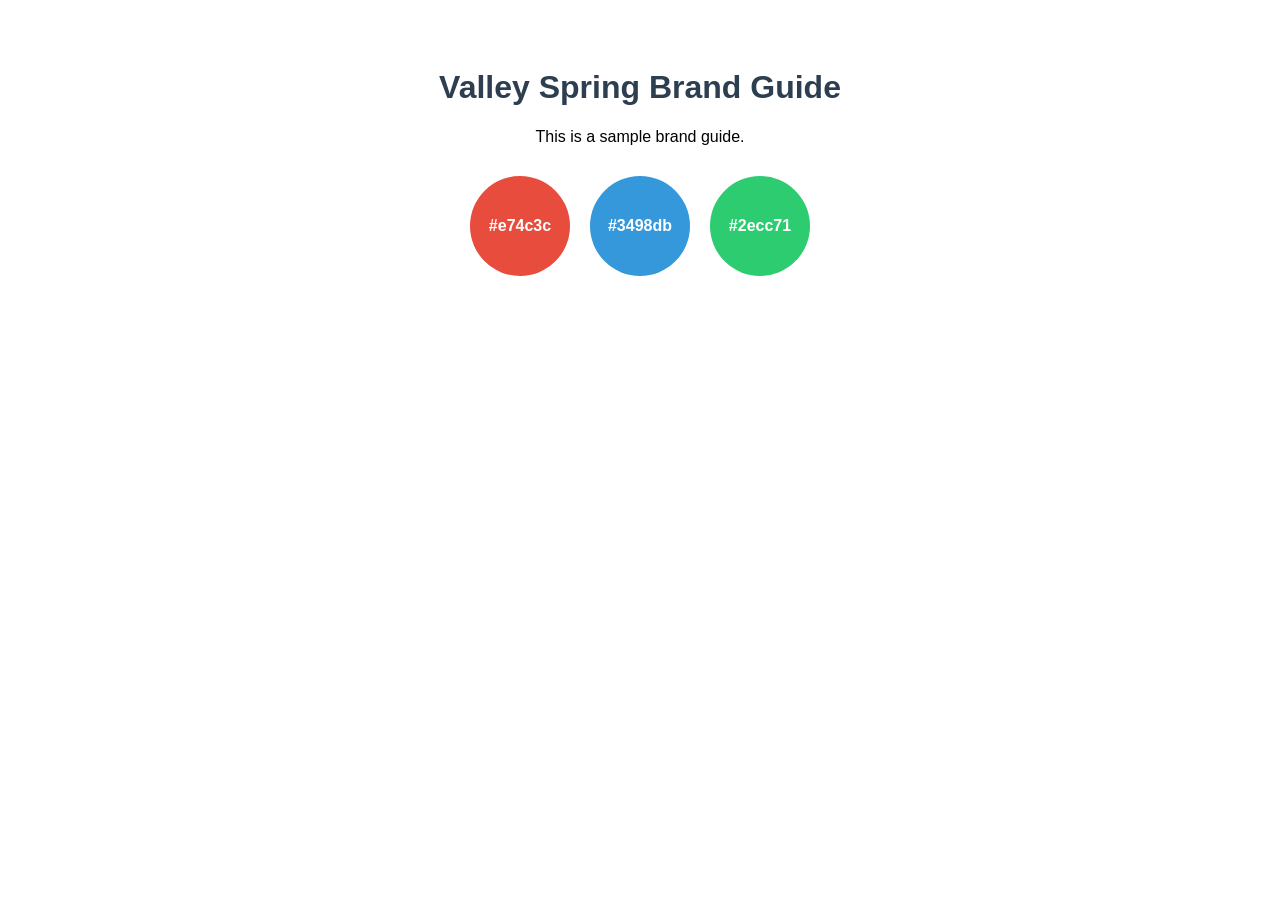
==== valley-spring/index.html @ 2ee6111e "Initial commit: Set up brand guide structure" ====
<!DOCTYPE html>
<html lang="en">

<head>
    <meta charset="UTF-8">
    <meta name="viewport" content="width=device-width, initial-scale=1.0">
    <title>Valley Spring Brand Guide</title>
    <style>
        body {
            font-family: sans-serif;
            padding: 40px;
            text-align: center;
        }

        h1 {
            color: #2c3e50;
        }

        .color-palette {
            display: flex;
            justify-content: center;
            gap: 20px;
            margin-top: 30px;
        }

        .swatch {
            width: 100px;
            height: 100px;
            border-radius: 50%;
            display: flex;
            align-items: center;
            justify-content: center;
            color: white;
            font-weight: bold;
        }
    </style>
</head>

<body>
    <h1>Valley Spring Brand Guide</h1>
    <p>This is a sample brand guide.</p>
    <div class="color-palette">
        <div class="swatch" style="background: #e74c3c;">#e74c3c</div>
        <div class="swatch" style="background: #3498db;">#3498db</div>
        <div class="swatch" style="background: #2ecc71;">#2ecc71</div>
    </div>
</body>

</html>
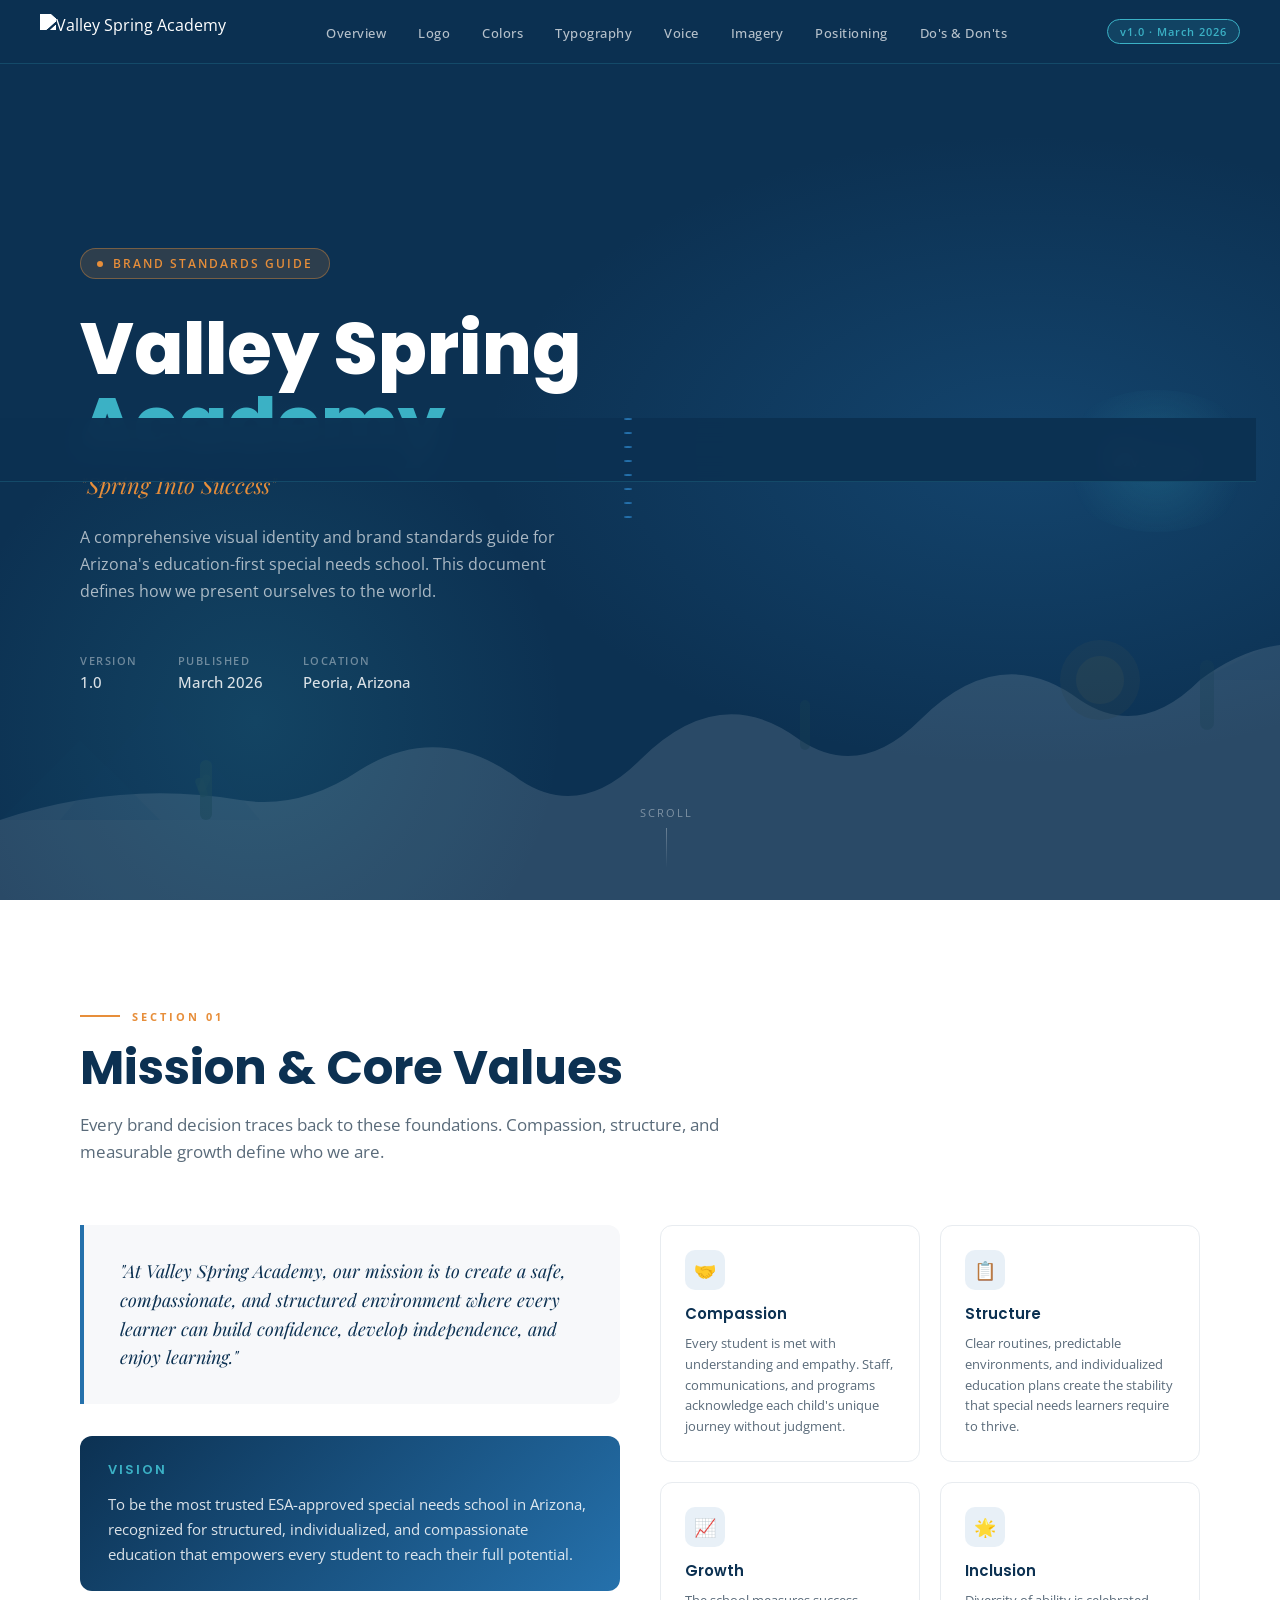
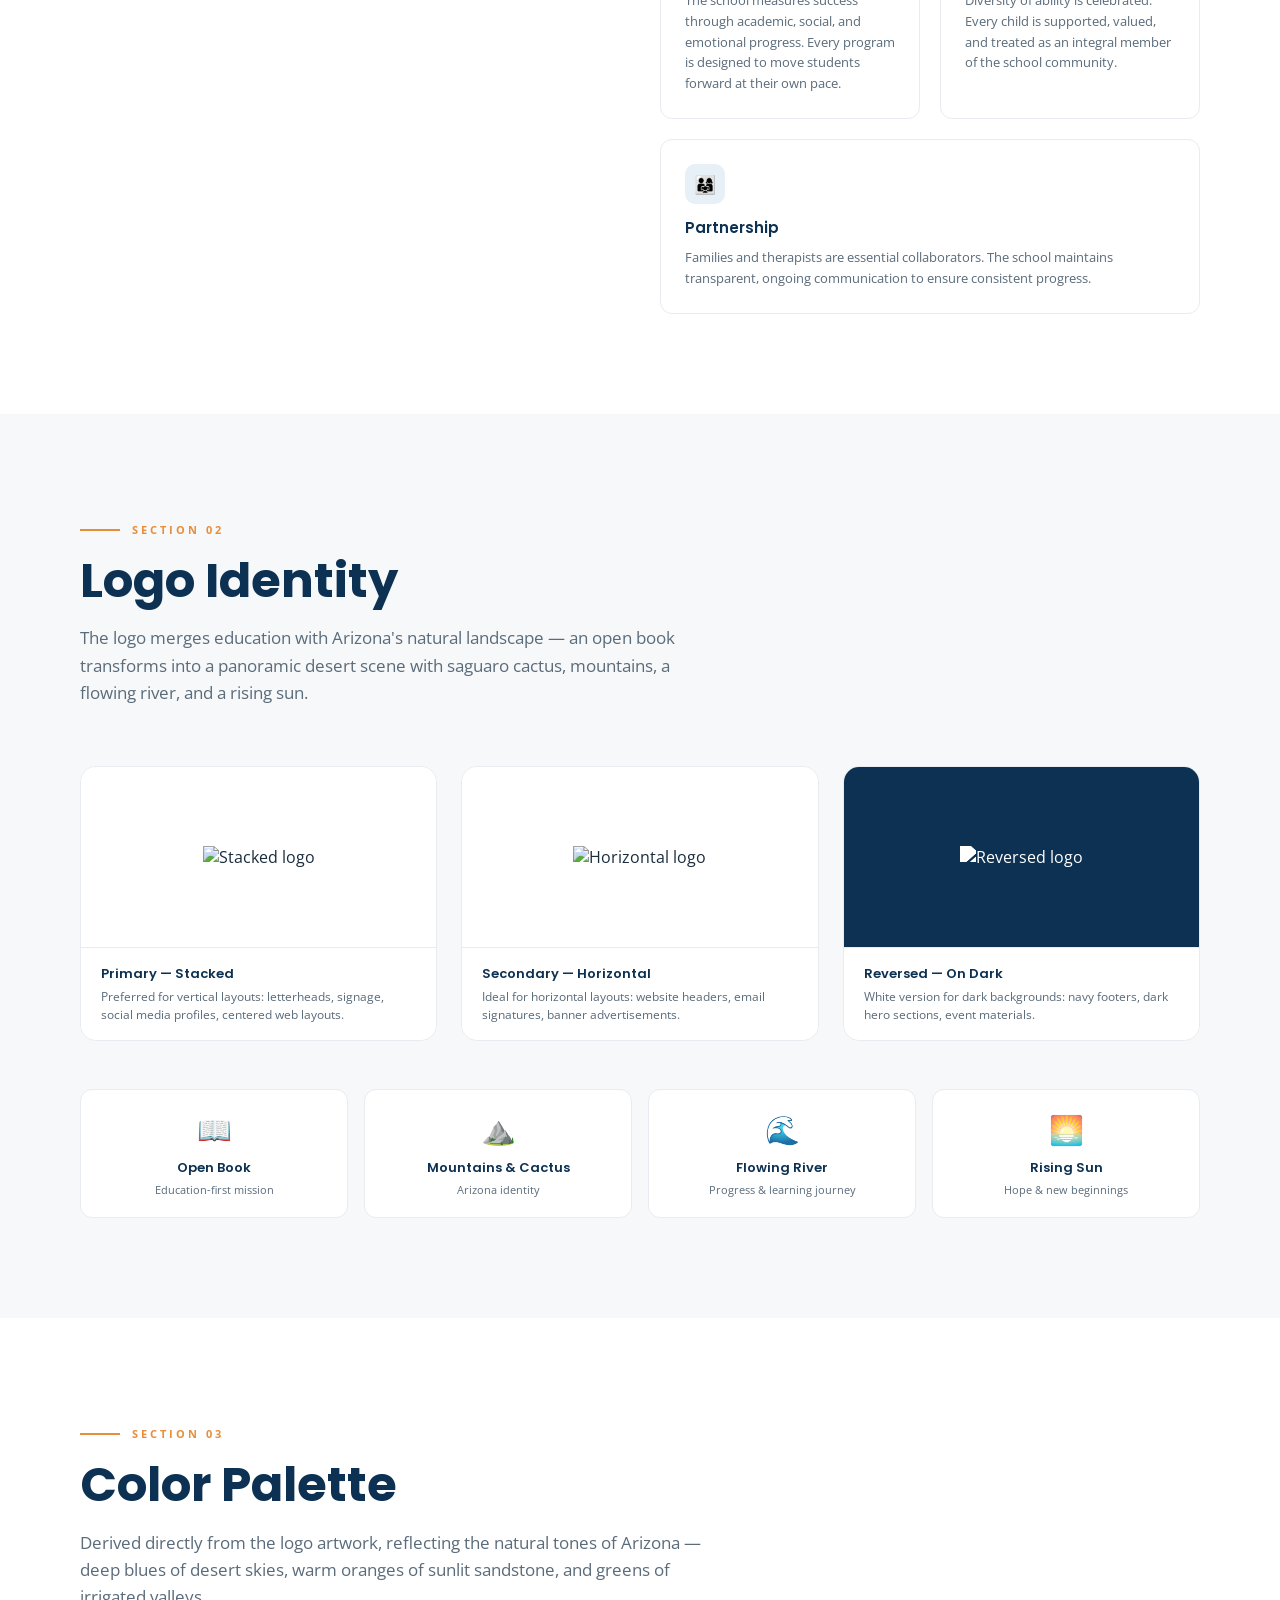
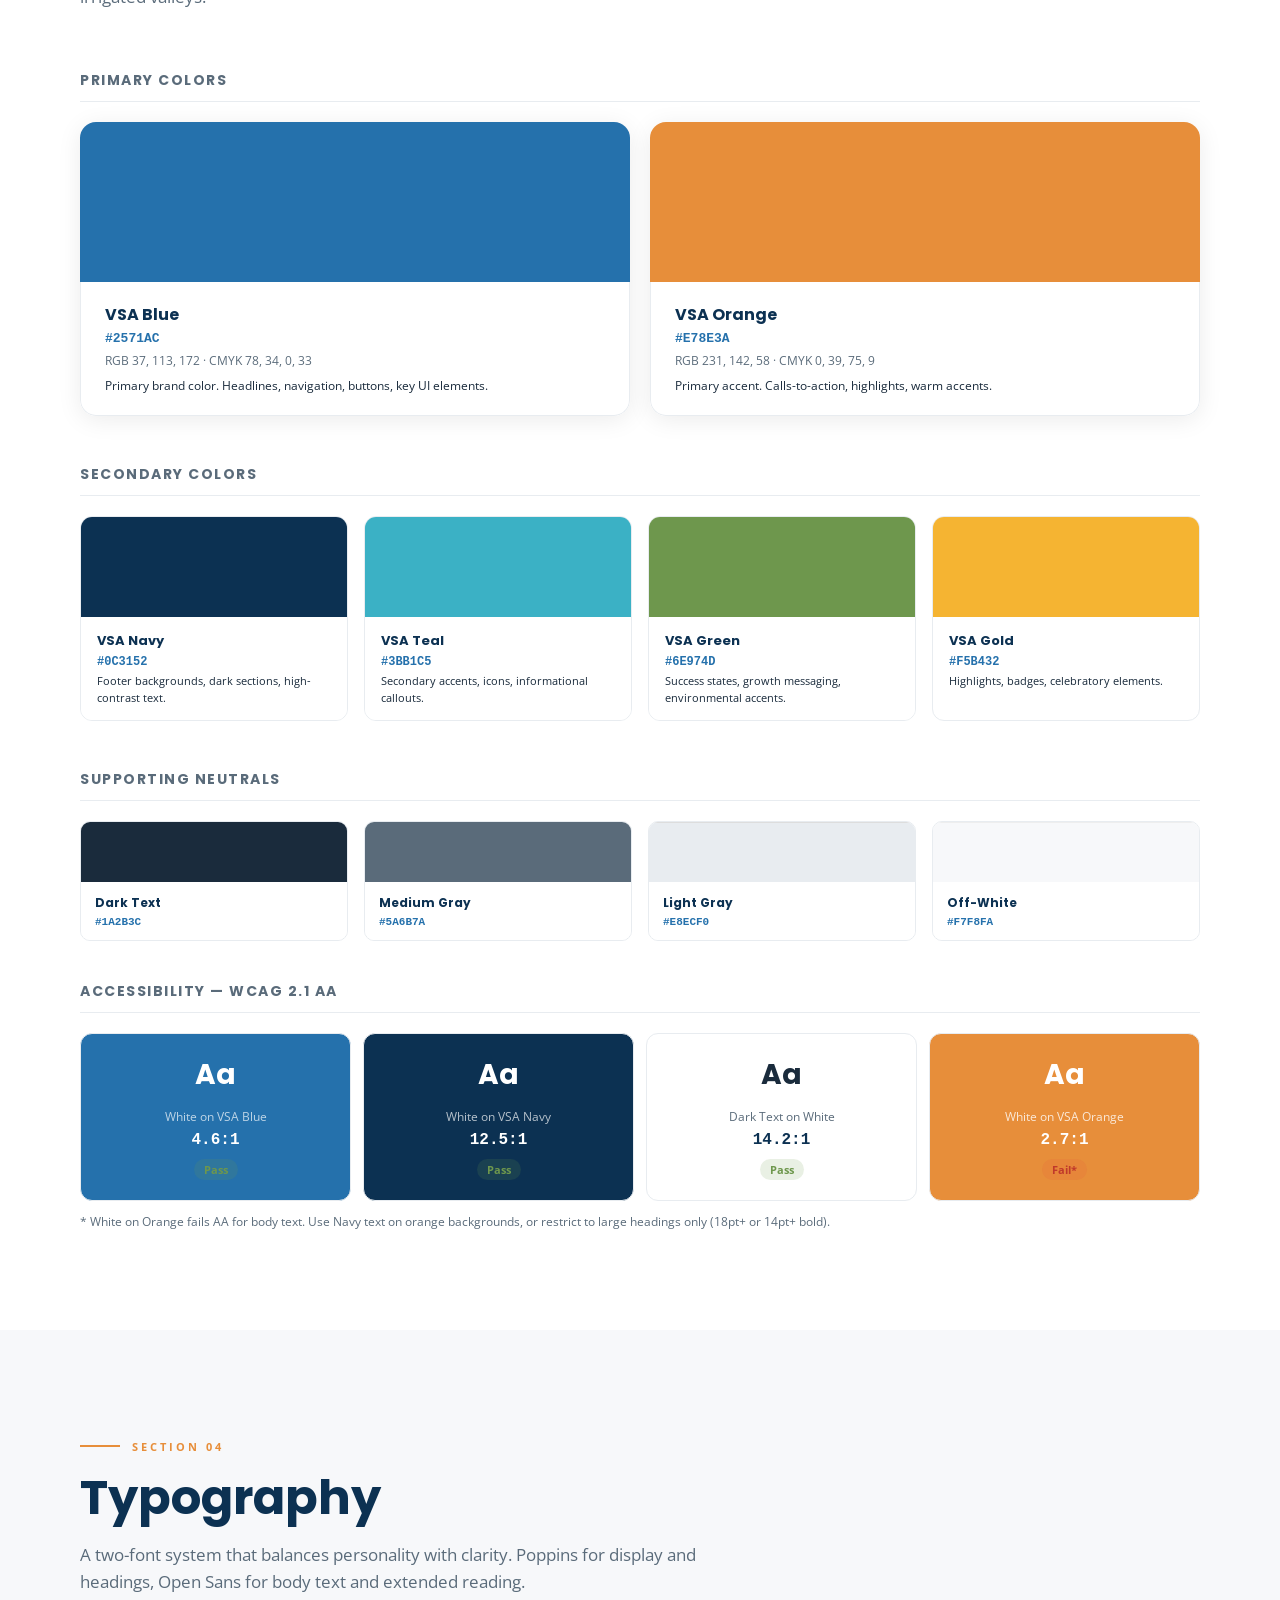
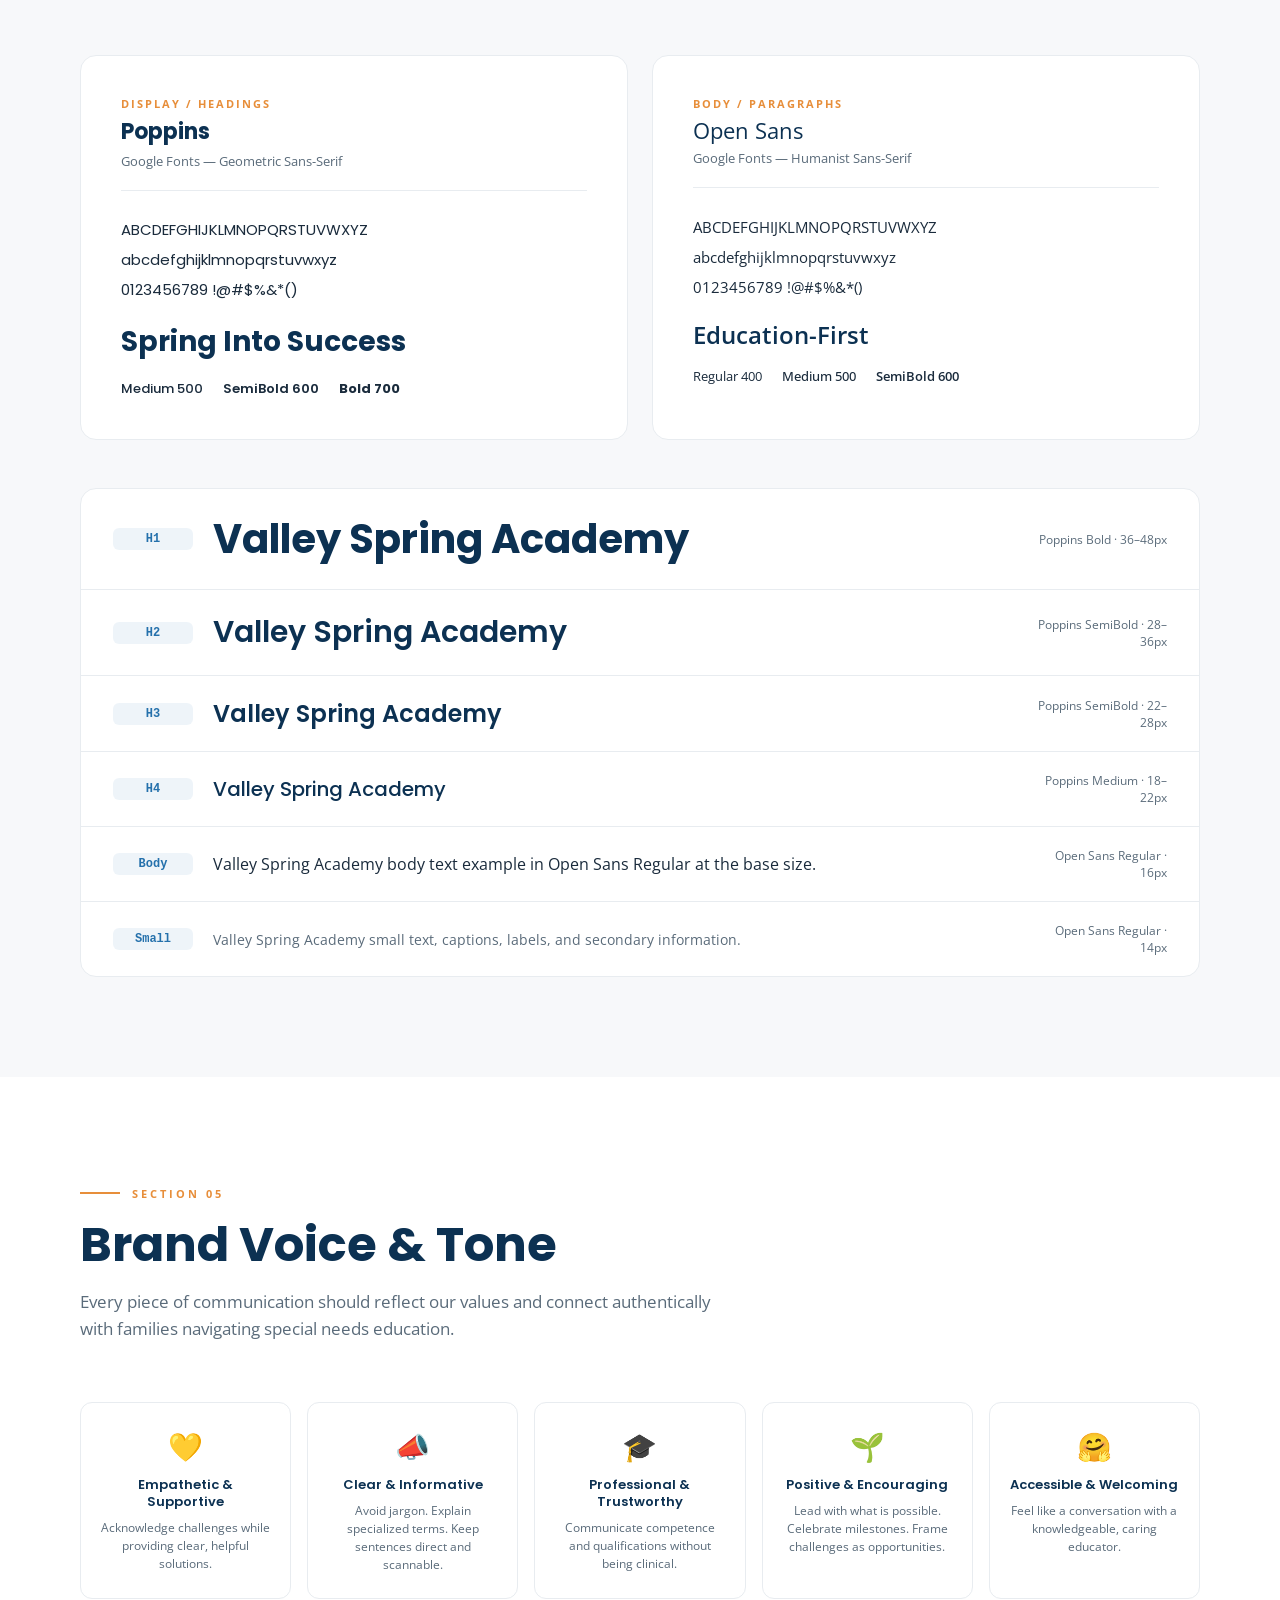
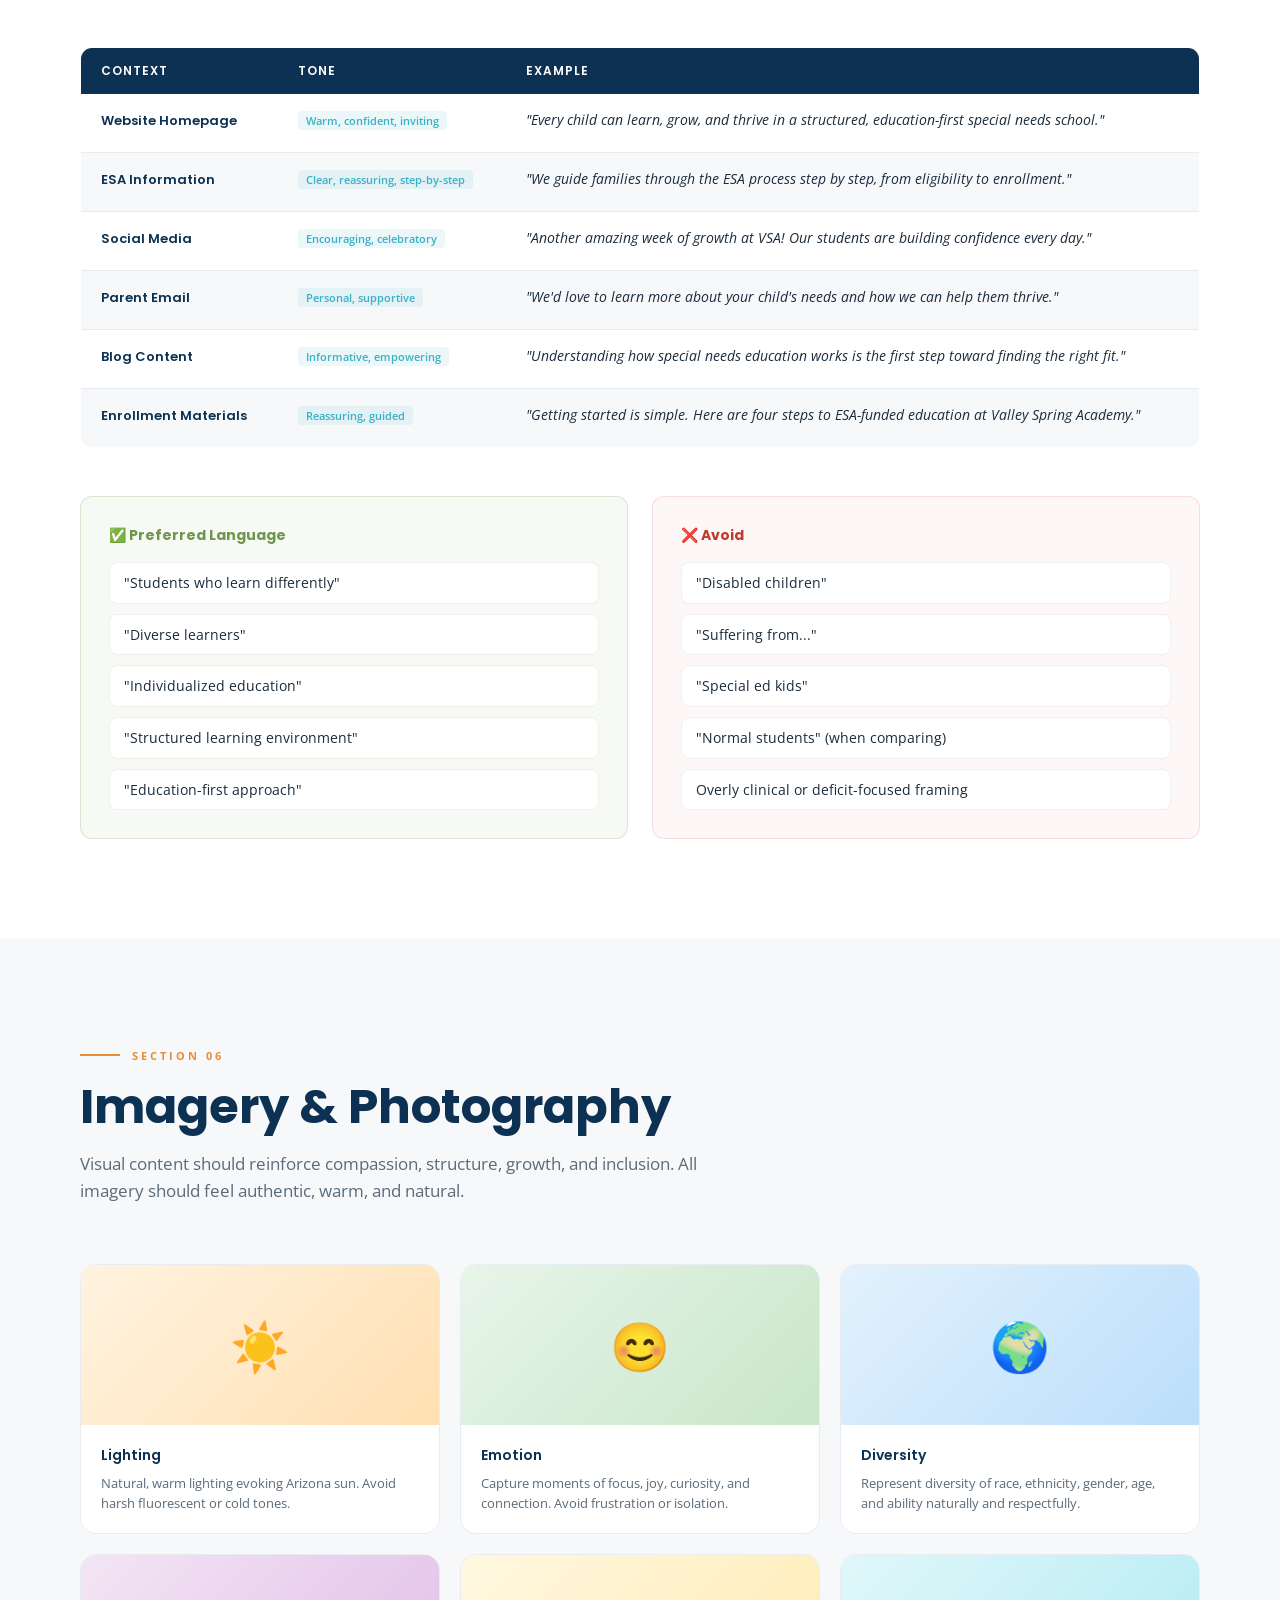
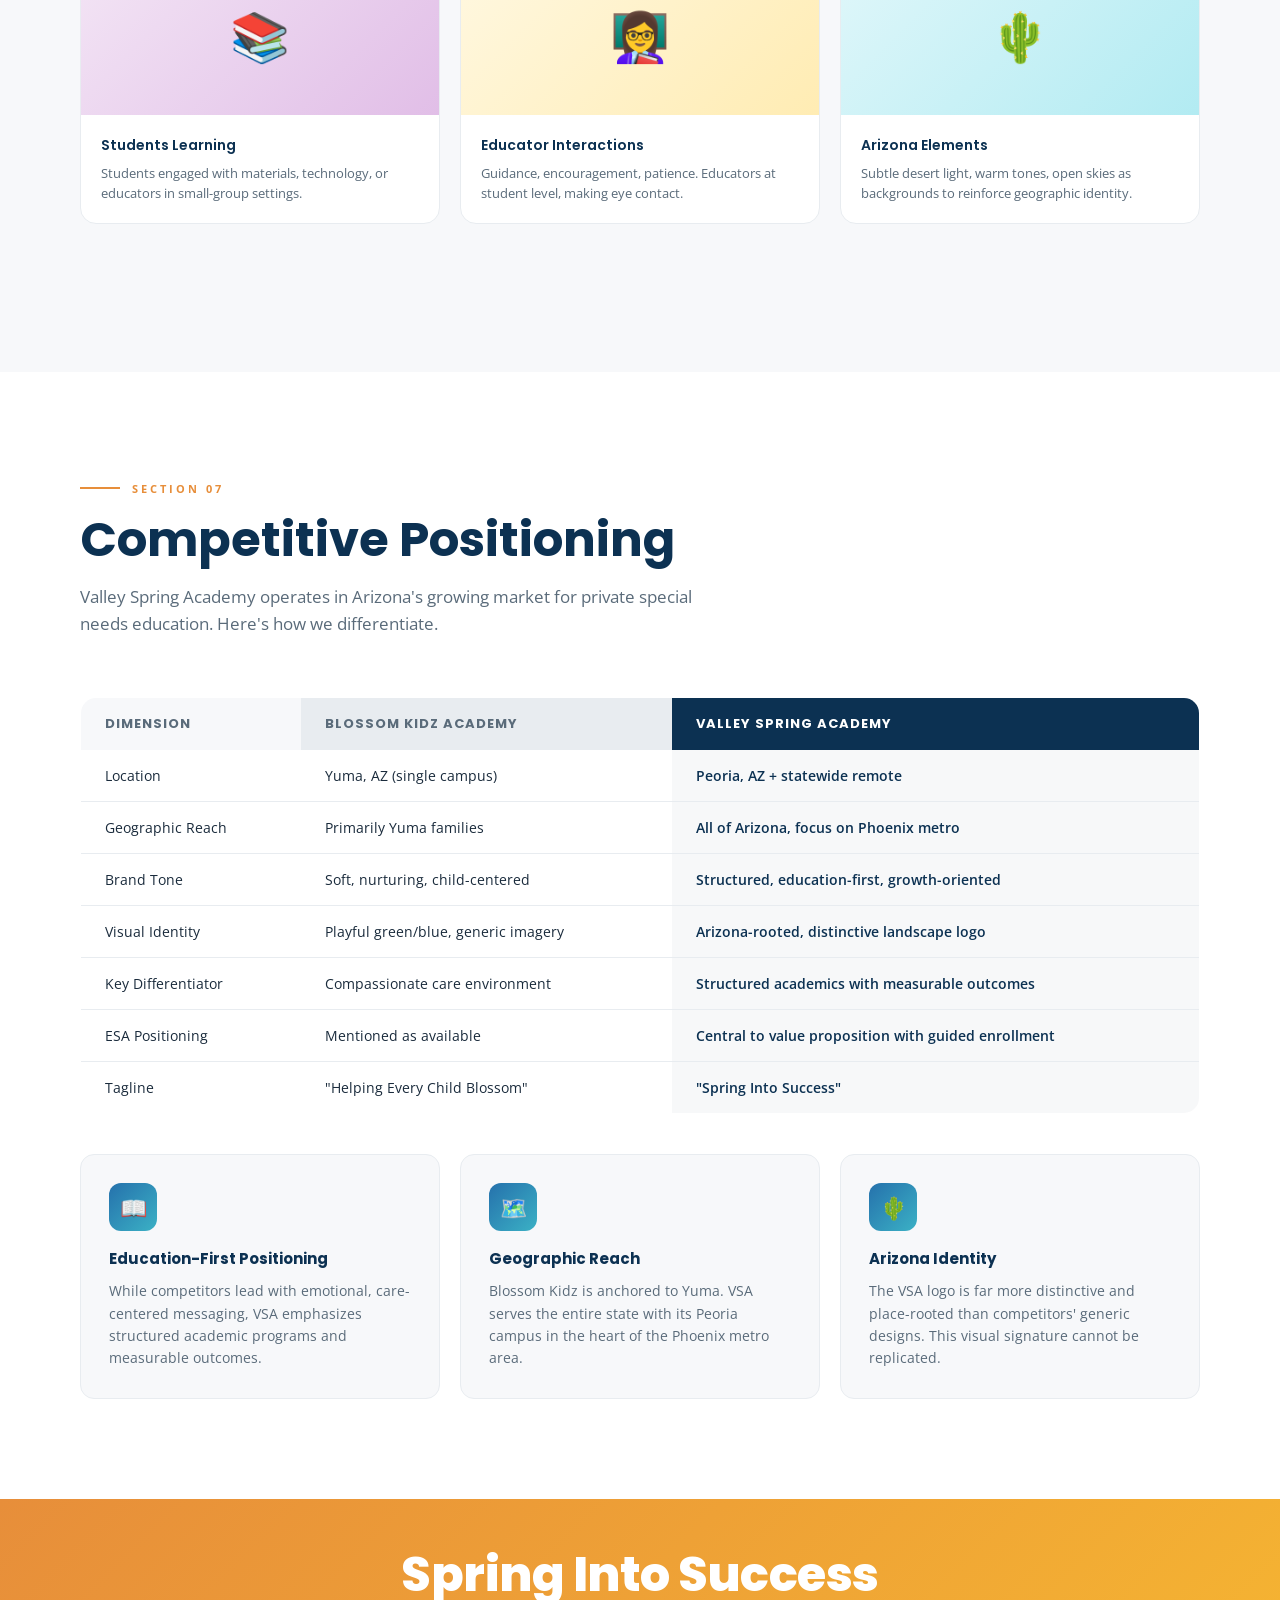
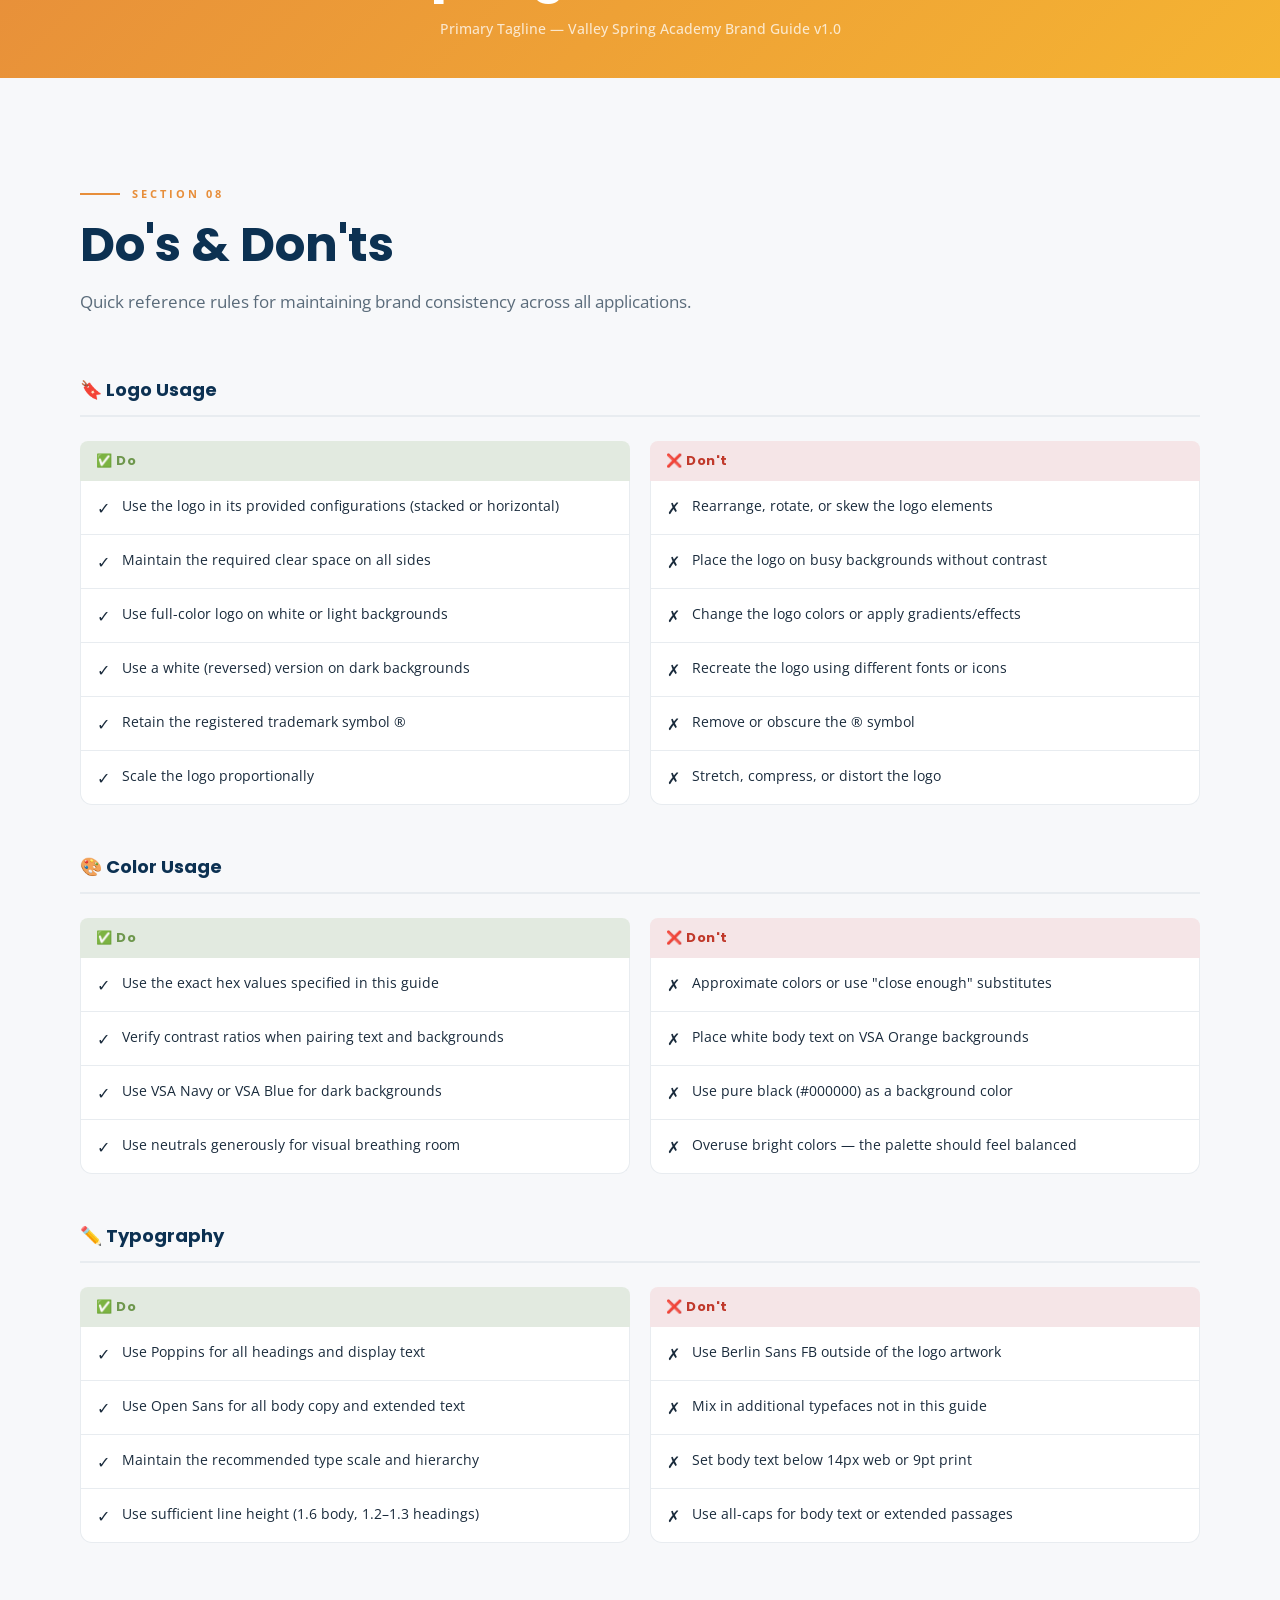
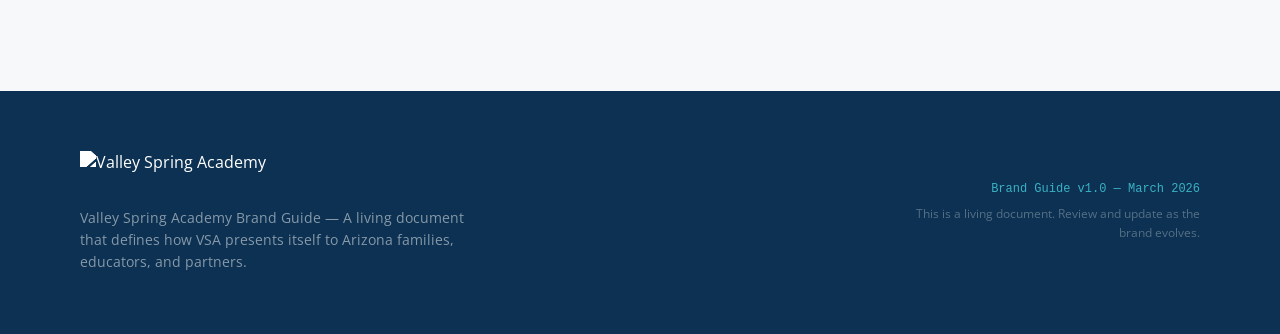
==== commit 0eedecea: "Update index.html with actual content" ====
--- a/valley-spring/index.html
+++ b/valley-spring/index.html
@@ -1,49 +1,1941 @@
 <!DOCTYPE html>
 <html lang="en">
-
 <head>
-    <meta charset="UTF-8">
-    <meta name="viewport" content="width=device-width, initial-scale=1.0">
-    <title>Valley Spring Brand Guide</title>
-    <style>
-        body {
-            font-family: sans-serif;
-            padding: 40px;
-            text-align: center;
-        }
-
-        h1 {
-            color: #2c3e50;
-        }
-
-        .color-palette {
-            display: flex;
-            justify-content: center;
-            gap: 20px;
-            margin-top: 30px;
-        }
-
-        .swatch {
-            width: 100px;
-            height: 100px;
-            border-radius: 50%;
-            display: flex;
-            align-items: center;
-            justify-content: center;
-            color: white;
-            font-weight: bold;
-        }
-    </style>
+<meta charset="UTF-8">
+<meta name="viewport" content="width=device-width, initial-scale=1.0">
+<title>Valley Spring Academy — Brand Guide v1.0</title>
+<link rel="preconnect" href="https://fonts.googleapis.com">
+<link rel="preconnect" href="https://fonts.gstatic.com" crossorigin>
+<link href="https://fonts.googleapis.com/css2?family=Poppins:wght@400;500;600;700;800&family=Open+Sans:wght@400;500;600&family=Playfair+Display:ital,wght@1,400&display=swap" rel="stylesheet">
+<style>
+  :root {
+    --blue: #2571AC;
+    --orange: #E78E3A;
+    --navy: #0C3152;
+    --teal: #3BB1C5;
+    --green: #6E974D;
+    --gold: #F5B432;
+    --dark: #1A2B3C;
+    --gray: #5A6B7A;
+    --light: #E8ECF0;
+    --offwhite: #F7F8FA;
+  }
+
+  * { margin: 0; padding: 0; box-sizing: border-box; }
+
+  html { scroll-behavior: smooth; }
+
+  body {
+    font-family: 'Open Sans', sans-serif;
+    background: var(--offwhite);
+    color: var(--dark);
+    overflow-x: hidden;
+  }
+
+  /* NAV */
+  nav {
+    position: fixed;
+    top: 0; left: 0; right: 0;
+    z-index: 100;
+    background: rgba(12,49,82,0.97);
+    backdrop-filter: blur(12px);
+    display: flex;
+    align-items: center;
+    justify-content: space-between;
+    padding: 0 40px;
+    height: 64px;
+    border-bottom: 1px solid rgba(59,177,197,0.2);
+  }
+
+  .nav-logo {
+    height: 36px;
+    filter: brightness(0) invert(1);
+  }
+
+  .nav-links {
+    display: flex;
+    gap: 32px;
+    list-style: none;
+  }
+
+  .nav-links a {
+    color: rgba(255,255,255,0.7);
+    text-decoration: none;
+    font-family: 'Open Sans', sans-serif;
+    font-size: 13px;
+    font-weight: 500;
+    letter-spacing: 0.5px;
+    transition: color 0.2s;
+  }
+
+  .nav-links a:hover { color: var(--teal); }
+
+  .nav-badge {
+    background: rgba(59,177,197,0.15);
+    border: 1px solid var(--teal);
+    color: var(--teal);
+    font-size: 11px;
+    font-weight: 600;
+    letter-spacing: 1px;
+    padding: 4px 12px;
+    border-radius: 20px;
+    font-family: 'Open Sans', sans-serif;
+  }
+
+  /* HERO */
+  .hero {
+    min-height: 100vh;
+    background: var(--navy);
+    position: relative;
+    display: flex;
+    align-items: center;
+    overflow: hidden;
+    padding: 120px 80px 80px;
+  }
+
+  .hero-bg {
+    position: absolute;
+    inset: 0;
+    background:
+      radial-gradient(ellipse 60% 50% at 80% 50%, rgba(37,113,172,0.3) 0%, transparent 70%),
+      radial-gradient(ellipse 40% 60% at 20% 80%, rgba(59,177,197,0.15) 0%, transparent 60%);
+  }
+
+  /* Desert horizon SVG bg */
+  .hero-desert {
+    position: absolute;
+    bottom: 0; left: 0; right: 0;
+    height: 280px;
+    opacity: 0.12;
+  }
+
+  .hero-content {
+    position: relative;
+    z-index: 2;
+    max-width: 680px;
+  }
+
+  .hero-eyebrow {
+    display: inline-flex;
+    align-items: center;
+    gap: 10px;
+    background: rgba(231,142,58,0.15);
+    border: 1px solid rgba(231,142,58,0.4);
+    padding: 6px 16px;
+    border-radius: 30px;
+    margin-bottom: 32px;
+    animation: fadeUp 0.8s ease both;
+  }
+
+  .hero-eyebrow span {
+    color: var(--orange);
+    font-size: 12px;
+    font-weight: 600;
+    letter-spacing: 2px;
+    text-transform: uppercase;
+    font-family: 'Open Sans', sans-serif;
+  }
+
+  .hero-dot {
+    width: 6px; height: 6px;
+    background: var(--orange);
+    border-radius: 50%;
+    animation: pulse 2s infinite;
+  }
+
+  @keyframes pulse {
+    0%, 100% { opacity: 1; transform: scale(1); }
+    50% { opacity: 0.5; transform: scale(0.8); }
+  }
+
+  .hero h1 {
+    font-family: 'Poppins', sans-serif;
+    font-size: clamp(42px, 6vw, 72px);
+    font-weight: 800;
+    color: #fff;
+    line-height: 1.05;
+    margin-bottom: 8px;
+    animation: fadeUp 0.8s 0.1s ease both;
+  }
+
+  .hero h1 em {
+    font-style: normal;
+    color: var(--teal);
+  }
+
+  .hero-tagline {
+    font-family: 'Playfair Display', serif;
+    font-style: italic;
+    font-size: 22px;
+    color: var(--orange);
+    margin-bottom: 24px;
+    animation: fadeUp 0.8s 0.2s ease both;
+  }
+
+  .hero-desc {
+    font-size: 16px;
+    line-height: 1.7;
+    color: rgba(255,255,255,0.65);
+    max-width: 520px;
+    margin-bottom: 48px;
+    animation: fadeUp 0.8s 0.3s ease both;
+  }
+
+  .hero-meta {
+    display: flex;
+    gap: 40px;
+    animation: fadeUp 0.8s 0.4s ease both;
+  }
+
+  .hero-meta-item {
+    display: flex;
+    flex-direction: column;
+    gap: 4px;
+  }
+
+  .hero-meta-label {
+    font-size: 11px;
+    letter-spacing: 1.5px;
+    text-transform: uppercase;
+    color: rgba(255,255,255,0.4);
+    font-weight: 600;
+  }
+
+  .hero-meta-value {
+    font-size: 15px;
+    color: rgba(255,255,255,0.85);
+    font-weight: 500;
+  }
+
+  .hero-logo-float {
+    position: absolute;
+    right: 80px;
+    top: 50%;
+    transform: translateY(-50%);
+    z-index: 2;
+    animation: fadeUp 0.8s 0.5s ease both;
+  }
+
+  .hero-logo-float img {
+    width: 300px;
+    filter: brightness(0) invert(1);
+    opacity: 0.9;
+  }
+
+  .hero-logo-glow {
+    position: absolute;
+    inset: -60px;
+    background: radial-gradient(circle, rgba(59,177,197,0.2) 0%, transparent 70%);
+    border-radius: 50%;
+  }
+
+  @keyframes fadeUp {
+    from { opacity: 0; transform: translateY(24px); }
+    to { opacity: 1; transform: translateY(0); }
+  }
+
+  /* SCROLL INDICATOR */
+  .scroll-hint {
+    position: absolute;
+    bottom: 32px;
+    left: 50%;
+    transform: translateX(-50%);
+    display: flex;
+    flex-direction: column;
+    align-items: center;
+    gap: 8px;
+    color: rgba(255,255,255,0.4);
+    font-size: 11px;
+    letter-spacing: 2px;
+    text-transform: uppercase;
+    animation: fadeUp 1s 0.8s ease both;
+    z-index: 2;
+  }
+
+  .scroll-line {
+    width: 1px;
+    height: 40px;
+    background: linear-gradient(to bottom, rgba(255,255,255,0.3), transparent);
+    animation: scrollDrop 1.5s ease infinite;
+  }
+
+  @keyframes scrollDrop {
+    0% { transform: scaleY(0); transform-origin: top; opacity: 1; }
+    100% { transform: scaleY(1); transform-origin: top; opacity: 0; }
+  }
+
+  /* NAV DOTS */
+  .section-nav {
+    position: fixed;
+    right: 24px;
+    top: 50%;
+    transform: translateY(-50%);
+    display: flex;
+    flex-direction: column;
+    gap: 12px;
+    z-index: 50;
+  }
+
+  .section-nav a {
+    width: 8px; height: 8px;
+    border-radius: 50%;
+    background: rgba(12,49,82,0.3);
+    border: 1.5px solid var(--blue);
+    transition: all 0.3s;
+    display: block;
+  }
+
+  .section-nav a.active, .section-nav a:hover {
+    background: var(--blue);
+    transform: scale(1.4);
+  }
+
+  /* SECTIONS */
+  section {
+    padding: 100px 80px;
+  }
+
+  .section-label {
+    display: inline-flex;
+    align-items: center;
+    gap: 12px;
+    margin-bottom: 16px;
+  }
+
+  .section-label-line {
+    width: 40px;
+    height: 2px;
+    background: var(--orange);
+  }
+
+  .section-label-text {
+    font-size: 11px;
+    font-weight: 700;
+    letter-spacing: 3px;
+    text-transform: uppercase;
+    color: var(--orange);
+    font-family: 'Open Sans', sans-serif;
+  }
+
+  .section-title {
+    font-family: 'Poppins', sans-serif;
+    font-size: clamp(28px, 4vw, 48px);
+    font-weight: 700;
+    color: var(--navy);
+    line-height: 1.15;
+    margin-bottom: 16px;
+  }
+
+  .section-subtitle {
+    font-size: 17px;
+    line-height: 1.6;
+    color: var(--gray);
+    max-width: 640px;
+    margin-bottom: 60px;
+  }
+
+  /* MISSION SECTION */
+  #overview {
+    background: white;
+  }
+
+  .mission-grid {
+    display: grid;
+    grid-template-columns: 1fr 1fr;
+    gap: 40px;
+    align-items: start;
+  }
+
+  .mission-left {}
+
+  .mission-quote {
+    background: var(--offwhite);
+    border-left: 4px solid var(--blue);
+    padding: 32px 36px;
+    border-radius: 0 12px 12px 0;
+    margin-bottom: 32px;
+  }
+
+  .mission-quote p {
+    font-family: 'Playfair Display', serif;
+    font-style: italic;
+    font-size: 18px;
+    line-height: 1.6;
+    color: var(--navy);
+  }
+
+  .mission-vision {
+    padding: 24px 28px;
+    background: linear-gradient(135deg, var(--navy), var(--blue));
+    border-radius: 12px;
+    color: white;
+  }
+
+  .mission-vision h4 {
+    font-family: 'Poppins', sans-serif;
+    font-size: 13px;
+    font-weight: 600;
+    letter-spacing: 2px;
+    text-transform: uppercase;
+    color: var(--teal);
+    margin-bottom: 12px;
+  }
+
+  .mission-vision p {
+    font-size: 15px;
+    line-height: 1.65;
+    color: rgba(255,255,255,0.85);
+  }
+
+  .values-grid {
+    display: grid;
+    grid-template-columns: 1fr 1fr;
+    gap: 20px;
+  }
+
+  .value-card {
+    padding: 24px;
+    border: 1.5px solid var(--light);
+    border-radius: 12px;
+    transition: all 0.3s;
+    position: relative;
+    overflow: hidden;
+  }
+
+  .value-card::before {
+    content: '';
+    position: absolute;
+    top: 0; left: 0; right: 0;
+    height: 3px;
+    background: var(--blue);
+    transform: scaleX(0);
+    transform-origin: left;
+    transition: transform 0.3s;
+  }
+
+  .value-card:hover { border-color: var(--blue); transform: translateY(-3px); box-shadow: 0 12px 32px rgba(37,113,172,0.1); }
+  .value-card:hover::before { transform: scaleX(1); }
+
+  .value-icon {
+    width: 40px; height: 40px;
+    border-radius: 10px;
+    background: rgba(37,113,172,0.1);
+    display: flex;
+    align-items: center;
+    justify-content: center;
+    margin-bottom: 12px;
+    font-size: 18px;
+  }
+
+  .value-card h4 {
+    font-family: 'Poppins', sans-serif;
+    font-size: 15px;
+    font-weight: 600;
+    color: var(--navy);
+    margin-bottom: 8px;
+  }
+
+  .value-card p {
+    font-size: 13px;
+    line-height: 1.6;
+    color: var(--gray);
+  }
+
+  /* LOGO SECTION */
+  #logo {
+    background: var(--offwhite);
+  }
+
+  .logo-showcase {
+    display: grid;
+    grid-template-columns: 1fr 1fr 1fr;
+    gap: 24px;
+    margin-bottom: 48px;
+  }
+
+  .logo-card {
+    border-radius: 16px;
+    overflow: hidden;
+    border: 1.5px solid var(--light);
+  }
+
+  .logo-card-display {
+    padding: 48px 32px;
+    display: flex;
+    align-items: center;
+    justify-content: center;
+    min-height: 180px;
+  }
+
+  .logo-card-display.white-bg { background: white; }
+  .logo-card-display.dark-bg { background: var(--navy); }
+  .logo-card-display.gray-bg { background: var(--light); }
+
+  .logo-card-display img { max-width: 180px; max-height: 100px; object-fit: contain; }
+  .logo-card-display.dark-bg img { filter: brightness(0) invert(1); }
+
+  .logo-card-info {
+    padding: 16px 20px;
+    background: white;
+    border-top: 1px solid var(--light);
+  }
+
+  .logo-card-info h4 {
+    font-family: 'Poppins', sans-serif;
+    font-size: 13px;
+    font-weight: 600;
+    color: var(--navy);
+    margin-bottom: 4px;
+  }
+
+  .logo-card-info p {
+    font-size: 12px;
+    color: var(--gray);
+    line-height: 1.5;
+  }
+
+  .logo-elements {
+    display: grid;
+    grid-template-columns: repeat(4, 1fr);
+    gap: 16px;
+  }
+
+  .logo-element {
+    padding: 20px;
+    background: white;
+    border: 1.5px solid var(--light);
+    border-radius: 12px;
+    text-align: center;
+  }
+
+  .logo-element-icon {
+    font-size: 28px;
+    margin-bottom: 10px;
+  }
+
+  .logo-element h5 {
+    font-family: 'Poppins', sans-serif;
+    font-size: 13px;
+    font-weight: 600;
+    color: var(--navy);
+    margin-bottom: 4px;
+  }
+
+  .logo-element p {
+    font-size: 11px;
+    color: var(--gray);
+  }
+
+  /* COLORS SECTION */
+  #colors {
+    background: white;
+  }
+
+  .color-group-title {
+    font-family: 'Poppins', sans-serif;
+    font-size: 14px;
+    font-weight: 700;
+    letter-spacing: 1.5px;
+    text-transform: uppercase;
+    color: var(--gray);
+    margin-bottom: 20px;
+    padding-bottom: 10px;
+    border-bottom: 1px solid var(--light);
+  }
+
+  .primary-colors {
+    display: grid;
+    grid-template-columns: 1fr 1fr;
+    gap: 20px;
+    margin-bottom: 48px;
+  }
+
+  .color-primary-card {
+    border-radius: 16px;
+    overflow: hidden;
+    box-shadow: 0 4px 24px rgba(0,0,0,0.08);
+  }
+
+  .color-swatch-large {
+    height: 160px;
+  }
+
+  .color-primary-info {
+    padding: 20px 24px;
+    background: white;
+    border: 1.5px solid var(--light);
+    border-top: none;
+    border-radius: 0 0 16px 16px;
+  }
+
+  .color-name {
+    font-family: 'Poppins', sans-serif;
+    font-size: 16px;
+    font-weight: 700;
+    color: var(--navy);
+    margin-bottom: 4px;
+  }
+
+  .color-hex {
+    font-family: 'Courier New', monospace;
+    font-size: 13px;
+    font-weight: 600;
+    color: var(--blue);
+    margin-bottom: 6px;
+  }
+
+  .color-rgb {
+    font-size: 12px;
+    color: var(--gray);
+    margin-bottom: 8px;
+  }
+
+  .color-use {
+    font-size: 12px;
+    color: var(--dark);
+    line-height: 1.5;
+  }
+
+  .secondary-colors {
+    display: grid;
+    grid-template-columns: repeat(4, 1fr);
+    gap: 16px;
+    margin-bottom: 48px;
+  }
+
+  .color-secondary-card {
+    border-radius: 12px;
+    overflow: hidden;
+    border: 1.5px solid var(--light);
+  }
+
+  .color-swatch-medium { height: 100px; }
+
+  .color-secondary-info {
+    padding: 14px 16px;
+    background: white;
+  }
+
+  .color-secondary-info .color-name { font-size: 13px; }
+  .color-secondary-info .color-hex { font-size: 12px; margin-bottom: 4px; }
+  .color-secondary-info .color-use { font-size: 11px; }
+
+  .neutrals-row {
+    display: grid;
+    grid-template-columns: repeat(4, 1fr);
+    gap: 16px;
+    margin-bottom: 40px;
+  }
+
+  .neutral-card {
+    border-radius: 10px;
+    overflow: hidden;
+    border: 1.5px solid var(--light);
+  }
+
+  .neutral-swatch { height: 60px; }
+  .neutral-info { padding: 12px 14px; background: white; }
+  .neutral-info .color-name { font-size: 12px; }
+  .neutral-info .color-hex { font-size: 11px; margin-bottom: 0; }
+
+  /* Accessibility table */
+  .a11y-grid {
+    display: grid;
+    grid-template-columns: repeat(4, 1fr);
+    gap: 12px;
+  }
+
+  .a11y-card {
+    padding: 20px;
+    border-radius: 12px;
+    border: 1.5px solid var(--light);
+    text-align: center;
+  }
+
+  .a11y-sample {
+    font-family: 'Poppins', sans-serif;
+    font-size: 28px;
+    font-weight: 700;
+    margin-bottom: 12px;
+  }
+
+  .a11y-label {
+    font-size: 12px;
+    color: var(--gray);
+    margin-bottom: 6px;
+  }
+
+  .a11y-ratio {
+    font-family: 'Courier New', monospace;
+    font-size: 16px;
+    font-weight: 700;
+    color: var(--navy);
+    margin-bottom: 8px;
+  }
+
+  .badge { display: inline-block; padding: 3px 10px; border-radius: 20px; font-size: 11px; font-weight: 700; }
+  .badge-pass { background: rgba(110,151,77,0.15); color: var(--green); }
+  .badge-fail { background: rgba(220,60,60,0.1); color: #c0392b; }
+
+  /* TYPOGRAPHY */
+  #typography { background: var(--offwhite); }
+
+  .type-showcase {
+    display: grid;
+    grid-template-columns: 1fr 1fr;
+    gap: 24px;
+    margin-bottom: 48px;
+  }
+
+  .type-card {
+    padding: 40px;
+    border-radius: 16px;
+    border: 1.5px solid var(--light);
+    background: white;
+  }
+
+  .type-card-header {
+    margin-bottom: 24px;
+    padding-bottom: 20px;
+    border-bottom: 1px solid var(--light);
+  }
+
+  .type-role {
+    font-size: 11px;
+    font-weight: 700;
+    letter-spacing: 2px;
+    text-transform: uppercase;
+    color: var(--orange);
+    margin-bottom: 4px;
+  }
+
+  .type-family {
+    font-family: 'Poppins', sans-serif;
+    font-size: 22px;
+    font-weight: 700;
+    color: var(--navy);
+    margin-bottom: 4px;
+  }
+
+  .type-desc { font-size: 13px; color: var(--gray); }
+
+  .type-alphabet {
+    font-size: 15px;
+    line-height: 2;
+    color: var(--dark);
+    margin-bottom: 16px;
+    word-break: break-all;
+  }
+
+  .type-specimen {
+    font-size: 28px;
+    font-weight: 700;
+    color: var(--navy);
+    margin-bottom: 16px;
+  }
+
+  .type-weights {
+    display: flex;
+    gap: 20px;
+  }
+
+  .weight-sample {
+    font-size: 13px;
+    color: var(--dark);
+  }
+
+  .type-scale {
+    background: white;
+    border-radius: 16px;
+    border: 1.5px solid var(--light);
+    overflow: hidden;
+  }
+
+  .scale-row {
+    display: grid;
+    grid-template-columns: 80px 1fr 140px;
+    align-items: center;
+    gap: 20px;
+    padding: 20px 32px;
+    border-bottom: 1px solid var(--light);
+    transition: background 0.2s;
+  }
+
+  .scale-row:last-child { border-bottom: none; }
+  .scale-row:hover { background: var(--offwhite); }
+
+  .scale-tag {
+    font-family: 'Courier New', monospace;
+    font-size: 12px;
+    font-weight: 600;
+    color: var(--blue);
+    background: rgba(37,113,172,0.08);
+    padding: 4px 10px;
+    border-radius: 6px;
+    text-align: center;
+  }
+
+  .scale-spec {
+    font-size: 12px;
+    color: var(--gray);
+    text-align: right;
+  }
+
+  /* VOICE */
+  #voice { background: white; }
+
+  .voice-traits {
+    display: grid;
+    grid-template-columns: repeat(5, 1fr);
+    gap: 16px;
+    margin-bottom: 48px;
+  }
+
+  .voice-trait {
+    padding: 24px 20px;
+    border-radius: 12px;
+    border: 1.5px solid var(--light);
+    text-align: center;
+    transition: all 0.3s;
+  }
+
+  .voice-trait:hover { border-color: var(--blue); box-shadow: 0 8px 24px rgba(37,113,172,0.1); }
+
+  .voice-trait-icon {
+    font-size: 28px;
+    margin-bottom: 12px;
+  }
+
+  .voice-trait h4 {
+    font-family: 'Poppins', sans-serif;
+    font-size: 13px;
+    font-weight: 600;
+    color: var(--navy);
+    margin-bottom: 8px;
+    line-height: 1.3;
+  }
+
+  .voice-trait p { font-size: 12px; color: var(--gray); line-height: 1.5; }
+
+  .tone-table {
+    width: 100%;
+    border-collapse: collapse;
+    margin-bottom: 48px;
+    border-radius: 12px;
+    overflow: hidden;
+    border: 1.5px solid var(--light);
+  }
+
+  .tone-table th {
+    background: var(--navy);
+    color: white;
+    font-family: 'Poppins', sans-serif;
+    font-size: 12px;
+    font-weight: 600;
+    letter-spacing: 1px;
+    text-transform: uppercase;
+    padding: 14px 20px;
+    text-align: left;
+  }
+
+  .tone-table td {
+    padding: 16px 20px;
+    font-size: 14px;
+    border-bottom: 1px solid var(--light);
+    color: var(--dark);
+    vertical-align: top;
+  }
+
+  .tone-table tr:last-child td { border-bottom: none; }
+  .tone-table tr:nth-child(even) td { background: var(--offwhite); }
+
+  .tone-context {
+    font-family: 'Poppins', sans-serif;
+    font-weight: 600;
+    color: var(--navy);
+    font-size: 13px;
+  }
+
+  .tone-adj {
+    display: inline-block;
+    background: rgba(59,177,197,0.1);
+    color: var(--teal);
+    font-size: 11px;
+    font-weight: 600;
+    padding: 2px 8px;
+    border-radius: 4px;
+    margin-bottom: 6px;
+  }
+
+  .tone-example {
+    font-style: italic;
+    color: var(--gray);
+    font-size: 13px;
+  }
+
+  .language-grid {
+    display: grid;
+    grid-template-columns: 1fr 1fr;
+    gap: 24px;
+  }
+
+  .lang-card {
+    padding: 28px;
+    border-radius: 12px;
+  }
+
+  .lang-card.do-card {
+    background: rgba(110,151,77,0.06);
+    border: 1.5px solid rgba(110,151,77,0.2);
+  }
+
+  .lang-card.dont-card {
+    background: rgba(220,60,60,0.04);
+    border: 1.5px solid rgba(220,60,60,0.15);
+  }
+
+  .lang-card h4 {
+    font-family: 'Poppins', sans-serif;
+    font-size: 14px;
+    font-weight: 700;
+    margin-bottom: 16px;
+    display: flex;
+    align-items: center;
+    gap: 8px;
+  }
+
+  .lang-card.do-card h4 { color: var(--green); }
+  .lang-card.dont-card h4 { color: #c0392b; }
+
+  .lang-list {
+    list-style: none;
+    display: flex;
+    flex-direction: column;
+    gap: 10px;
+  }
+
+  .lang-list li {
+    font-size: 14px;
+    color: var(--dark);
+    padding: 10px 14px;
+    background: white;
+    border-radius: 8px;
+    border: 1px solid rgba(0,0,0,0.06);
+    line-height: 1.4;
+  }
+
+  /* IMAGERY */
+  #imagery { background: var(--offwhite); }
+
+  .imagery-grid {
+    display: grid;
+    grid-template-columns: repeat(3, 1fr);
+    gap: 20px;
+    margin-bottom: 48px;
+  }
+
+  .imagery-card {
+    border-radius: 16px;
+    overflow: hidden;
+    border: 1.5px solid var(--light);
+    background: white;
+  }
+
+  .imagery-visual {
+    height: 160px;
+    display: flex;
+    align-items: center;
+    justify-content: center;
+    font-size: 48px;
+    position: relative;
+  }
+
+  .imagery-info {
+    padding: 20px;
+  }
+
+  .imagery-info h4 {
+    font-family: 'Poppins', sans-serif;
+    font-size: 14px;
+    font-weight: 600;
+    color: var(--navy);
+    margin-bottom: 8px;
+  }
+
+  .imagery-info p { font-size: 13px; color: var(--gray); line-height: 1.5; }
+
+  /* POSITIONING */
+  #positioning { background: white; }
+
+  .positioning-table {
+    width: 100%;
+    border-collapse: collapse;
+    margin-bottom: 40px;
+    border-radius: 16px;
+    overflow: hidden;
+    border: 1.5px solid var(--light);
+  }
+
+  .positioning-table th {
+    padding: 16px 24px;
+    font-family: 'Poppins', sans-serif;
+    font-size: 13px;
+    font-weight: 700;
+    text-transform: uppercase;
+    letter-spacing: 1px;
+    text-align: left;
+  }
+
+  .positioning-table th:first-child { background: var(--offwhite); color: var(--gray); }
+  .positioning-table th:nth-child(2) { background: var(--light); color: var(--gray); }
+  .positioning-table th:nth-child(3) { background: var(--navy); color: white; }
+
+  .positioning-table td {
+    padding: 16px 24px;
+    font-size: 14px;
+    border-bottom: 1px solid var(--light);
+    color: var(--dark);
+    vertical-align: top;
+  }
+
+  .positioning-table td:nth-child(3) {
+    background: rgba(12,49,82,0.03);
+    font-weight: 600;
+    color: var(--navy);
+  }
+
+  .positioning-table tr:last-child td { border-bottom: none; }
+
+  .diff-grid {
+    display: grid;
+    grid-template-columns: repeat(3, 1fr);
+    gap: 20px;
+  }
+
+  .diff-card {
+    padding: 28px;
+    border-radius: 14px;
+    background: var(--offwhite);
+    border: 1.5px solid var(--light);
+    transition: all 0.3s;
+  }
+
+  .diff-card:hover { border-color: var(--blue); background: white; transform: translateY(-4px); box-shadow: 0 16px 40px rgba(12,49,82,0.08); }
+
+  .diff-card-icon {
+    width: 48px; height: 48px;
+    background: linear-gradient(135deg, var(--blue), var(--teal));
+    border-radius: 12px;
+    display: flex;
+    align-items: center;
+    justify-content: center;
+    font-size: 22px;
+    margin-bottom: 16px;
+  }
+
+  .diff-card h4 {
+    font-family: 'Poppins', sans-serif;
+    font-size: 15px;
+    font-weight: 700;
+    color: var(--navy);
+    margin-bottom: 10px;
+  }
+
+  .diff-card p { font-size: 14px; color: var(--gray); line-height: 1.6; }
+
+  /* DOS AND DONTS */
+  #dos-donts { background: var(--offwhite); }
+
+  .rules-group {
+    margin-bottom: 48px;
+  }
+
+  .rules-group-title {
+    font-family: 'Poppins', sans-serif;
+    font-size: 18px;
+    font-weight: 700;
+    color: var(--navy);
+    margin-bottom: 24px;
+    padding-bottom: 12px;
+    border-bottom: 2px solid var(--light);
+    display: flex;
+    align-items: center;
+    gap: 10px;
+  }
+
+  .rules-grid {
+    display: grid;
+    grid-template-columns: 1fr 1fr;
+    gap: 20px;
+  }
+
+  .rule-col {}
+
+  .rule-col-header {
+    font-family: 'Poppins', sans-serif;
+    font-size: 13px;
+    font-weight: 700;
+    padding: 10px 16px;
+    border-radius: 8px 8px 0 0;
+    letter-spacing: 0.5px;
+  }
+
+  .rule-col-header.do { background: rgba(110,151,77,0.15); color: var(--green); }
+  .rule-col-header.dont { background: rgba(220,60,60,0.1); color: #c0392b; }
+
+  .rule-items {
+    border: 1.5px solid var(--light);
+    border-top: none;
+    border-radius: 0 0 12px 12px;
+    overflow: hidden;
+    background: white;
+  }
+
+  .rule-item {
+    display: flex;
+    align-items: flex-start;
+    gap: 12px;
+    padding: 14px 16px;
+    border-bottom: 1px solid var(--light);
+    font-size: 14px;
+    line-height: 1.5;
+    color: var(--dark);
+    transition: background 0.2s;
+  }
+
+  .rule-item:last-child { border-bottom: none; }
+  .rule-item:hover { background: var(--offwhite); }
+
+  .rule-icon {
+    font-size: 16px;
+    flex-shrink: 0;
+    margin-top: 1px;
+  }
+
+  /* FOOTER */
+  footer {
+    background: var(--navy);
+    color: white;
+    padding: 60px 80px;
+    display: flex;
+    align-items: center;
+    justify-content: space-between;
+    flex-wrap: wrap;
+    gap: 32px;
+  }
+
+  .footer-left {}
+
+  .footer-left img {
+    height: 40px;
+    filter: brightness(0) invert(1);
+    margin-bottom: 16px;
+    display: block;
+  }
+
+  .footer-desc {
+    font-size: 14px;
+    color: rgba(255,255,255,0.5);
+    line-height: 1.6;
+    max-width: 400px;
+  }
+
+  .footer-meta {
+    text-align: right;
+  }
+
+  .footer-version {
+    font-family: 'Courier New', monospace;
+    font-size: 12px;
+    color: var(--teal);
+    margin-bottom: 8px;
+  }
+
+  .footer-note {
+    font-size: 12px;
+    color: rgba(255,255,255,0.3);
+    line-height: 1.6;
+    max-width: 300px;
+    text-align: right;
+  }
+
+  /* TAGLINE BAND */
+  .tagline-band {
+    background: linear-gradient(135deg, var(--orange), var(--gold));
+    padding: 40px 80px;
+    text-align: center;
+  }
+
+  .tagline-band-text {
+    font-family: 'Poppins', sans-serif;
+    font-size: clamp(24px, 4vw, 48px);
+    font-weight: 800;
+    color: white;
+    letter-spacing: -0.5px;
+  }
+
+  .tagline-band-sub {
+    font-size: 14px;
+    color: rgba(255,255,255,0.75);
+    margin-top: 8px;
+    font-weight: 500;
+  }
+
+  /* Animations on scroll */
+  .reveal {
+    opacity: 0;
+    transform: translateY(30px);
+    transition: opacity 0.6s ease, transform 0.6s ease;
+  }
+
+  .reveal.visible {
+    opacity: 1;
+    transform: translateY(0);
+  }
+
+  /* Responsive */
+  @media (max-width: 900px) {
+    nav { padding: 0 20px; }
+    .nav-links { display: none; }
+    section { padding: 60px 24px; }
+    .hero { padding: 100px 24px 60px; }
+    .hero-logo-float { display: none; }
+    .mission-grid, .type-showcase, .language-grid, .rules-grid { grid-template-columns: 1fr; }
+    .logo-showcase, .secondary-colors, .neutrals-row, .a11y-grid, .voice-traits, .imagery-grid, .diff-grid { grid-template-columns: 1fr 1fr; }
+    .values-grid { grid-template-columns: 1fr; }
+    footer { padding: 40px 24px; }
+    .tagline-band { padding: 32px 24px; }
+  }
+</style>
 </head>
-
 <body>
-    <h1>Valley Spring Brand Guide</h1>
-    <p>This is a sample brand guide.</p>
-    <div class="color-palette">
-        <div class="swatch" style="background: #e74c3c;">#e74c3c</div>
-        <div class="swatch" style="background: #3498db;">#3498db</div>
-        <div class="swatch" style="background: #2ecc71;">#2ecc71</div>
-    </div>
+
+<!-- NAV -->
+<nav>
+  <img class="nav-logo" src="https://d2xsxph8kpxj0f.cloudfront.net/310419663029766142/KHxLL5sMMzrmzREa27xi8T/vsa-logo-horizontal_f8e19f17.png" alt="Valley Spring Academy">
+  <ul class="nav-links">
+    <li><a href="#overview">Overview</a></li>
+    <li><a href="#logo">Logo</a></li>
+    <li><a href="#colors">Colors</a></li>
+    <li><a href="#typography">Typography</a></li>
+    <li><a href="#voice">Voice</a></li>
+    <li><a href="#imagery">Imagery</a></li>
+    <li><a href="#positioning">Positioning</a></li>
+    <li><a href="#dos-donts">Do's & Don'ts</a></li>
+  </ul>
+  <div class="nav-badge">v1.0 · March 2026</div>
+</nav>
+
+<!-- SIDE NAV DOTS -->
+<nav class="section-nav" aria-label="Section navigation">
+  <a href="#overview" title="Overview"></a>
+  <a href="#logo" title="Logo"></a>
+  <a href="#colors" title="Colors"></a>
+  <a href="#typography" title="Typography"></a>
+  <a href="#voice" title="Voice"></a>
+  <a href="#imagery" title="Imagery"></a>
+  <a href="#positioning" title="Positioning"></a>
+  <a href="#dos-donts" title="Do's & Don'ts"></a>
+</nav>
+
+<!-- HERO -->
+<section class="hero" id="hero">
+  <div class="hero-bg"></div>
+
+  <!-- Desert SVG -->
+  <svg class="hero-desert" viewBox="0 0 1440 280" fill="none" preserveAspectRatio="none">
+    <path d="M0 280 L0 200 Q120 160 240 180 Q300 190 360 150 Q440 100 520 160 Q580 200 640 140 Q720 60 800 120 Q860 160 920 100 Q1000 20 1080 80 Q1140 120 1200 60 Q1280 0 1360 40 L1440 60 L1440 280 Z" fill="white"/>
+    <!-- Saguaro cacti -->
+    <rect x="200" y="140" width="12" height="60" rx="6" fill="rgba(110,151,77,0.6)"/>
+    <rect x="194" y="158" width="8" height="20" rx="4" fill="rgba(110,151,77,0.6)" transform="rotate(-20 198 158)"/>
+    <rect x="204" y="155" width="8" height="18" rx="4" fill="rgba(110,151,77,0.6)" transform="rotate(25 208 155)"/>
+    <rect x="800" y="80" width="10" height="50" rx="5" fill="rgba(110,151,77,0.4)"/>
+    <rect x="1200" y="40" width="14" height="70" rx="7" fill="rgba(110,151,77,0.3)"/>
+    <!-- Mountains -->
+    <path d="M0 200 L80 120 L160 200Z" fill="rgba(37,113,172,0.15)"/>
+    <path d="M60 200 L160 80 L260 200Z" fill="rgba(37,113,172,0.1)"/>
+    <path d="M1200 60 L1320 0 L1440 60Z" fill="rgba(37,113,172,0.1)"/>
+    <!-- Sun -->
+    <circle cx="1100" cy="60" r="40" fill="rgba(245,180,50,0.3)"/>
+    <circle cx="1100" cy="60" r="24" fill="rgba(245,180,50,0.5)"/>
+  </svg>
+
+  <div class="hero-content">
+    <div class="hero-eyebrow">
+      <div class="hero-dot"></div>
+      <span>Brand Standards Guide</span>
+    </div>
+    <h1>Valley Spring<br><em>Academy</em></h1>
+    <div class="hero-tagline">"Spring Into Success"</div>
+    <p class="hero-desc">A comprehensive visual identity and brand standards guide for Arizona's education-first special needs school. This document defines how we present ourselves to the world.</p>
+    <div class="hero-meta">
+      <div class="hero-meta-item">
+        <span class="hero-meta-label">Version</span>
+        <span class="hero-meta-value">1.0</span>
+      </div>
+      <div class="hero-meta-item">
+        <span class="hero-meta-label">Published</span>
+        <span class="hero-meta-value">March 2026</span>
+      </div>
+      <div class="hero-meta-item">
+        <span class="hero-meta-label">Location</span>
+        <span class="hero-meta-value">Peoria, Arizona</span>
+      </div>
+    </div>
+  </div>
+
+  <div class="hero-logo-float">
+    <div class="hero-logo-glow"></div>
+    <img src="https://d2xsxph8kpxj0f.cloudfront.net/310419663029766142/KHxLL5sMMzrmzREa27xi8T/vsa-logo-stacked_0c6ed05f.png" alt="VSA Logo">
+  </div>
+
+  <div class="scroll-hint">
+    <span>Scroll</span>
+    <div class="scroll-line"></div>
+  </div>
+</section>
+
+<!-- OVERVIEW -->
+<section id="overview">
+  <div class="section-label">
+    <div class="section-label-line"></div>
+    <span class="section-label-text">Section 01</span>
+  </div>
+  <h2 class="section-title">Mission & Core Values</h2>
+  <p class="section-subtitle">Every brand decision traces back to these foundations. Compassion, structure, and measurable growth define who we are.</p>
+
+  <div class="mission-grid reveal">
+    <div class="mission-left">
+      <div class="mission-quote">
+        <p>"At Valley Spring Academy, our mission is to create a safe, compassionate, and structured environment where every learner can build confidence, develop independence, and enjoy learning."</p>
+      </div>
+      <div class="mission-vision">
+        <h4>Vision</h4>
+        <p>To be the most trusted ESA-approved special needs school in Arizona, recognized for structured, individualized, and compassionate education that empowers every student to reach their full potential.</p>
+      </div>
+    </div>
+
+    <div class="values-grid">
+      <div class="value-card">
+        <div class="value-icon">🤝</div>
+        <h4>Compassion</h4>
+        <p>Every student is met with understanding and empathy. Staff, communications, and programs acknowledge each child's unique journey without judgment.</p>
+      </div>
+      <div class="value-card">
+        <div class="value-icon">📋</div>
+        <h4>Structure</h4>
+        <p>Clear routines, predictable environments, and individualized education plans create the stability that special needs learners require to thrive.</p>
+      </div>
+      <div class="value-card">
+        <div class="value-icon">📈</div>
+        <h4>Growth</h4>
+        <p>The school measures success through academic, social, and emotional progress. Every program is designed to move students forward at their own pace.</p>
+      </div>
+      <div class="value-card">
+        <div class="value-icon">🌟</div>
+        <h4>Inclusion</h4>
+        <p>Diversity of ability is celebrated. Every child is supported, valued, and treated as an integral member of the school community.</p>
+      </div>
+      <div class="value-card" style="grid-column: 1 / -1;">
+        <div class="value-icon">👨‍👩‍👧</div>
+        <h4>Partnership</h4>
+        <p>Families and therapists are essential collaborators. The school maintains transparent, ongoing communication to ensure consistent progress.</p>
+      </div>
+    </div>
+  </div>
+</section>
+
+<!-- LOGO -->
+<section id="logo">
+  <div class="section-label">
+    <div class="section-label-line"></div>
+    <span class="section-label-text">Section 02</span>
+  </div>
+  <h2 class="section-title">Logo Identity</h2>
+  <p class="section-subtitle">The logo merges education with Arizona's natural landscape — an open book transforms into a panoramic desert scene with saguaro cactus, mountains, a flowing river, and a rising sun.</p>
+
+  <div class="logo-showcase reveal">
+    <div class="logo-card">
+      <div class="logo-card-display white-bg">
+        <img src="https://d2xsxph8kpxj0f.cloudfront.net/310419663029766142/KHxLL5sMMzrmzREa27xi8T/vsa-logo-stacked_0c6ed05f.png" alt="Stacked logo">
+      </div>
+      <div class="logo-card-info">
+        <h4>Primary — Stacked</h4>
+        <p>Preferred for vertical layouts: letterheads, signage, social media profiles, centered web layouts.</p>
+      </div>
+    </div>
+    <div class="logo-card">
+      <div class="logo-card-display white-bg" style="padding: 40px 24px;">
+        <img src="https://d2xsxph8kpxj0f.cloudfront.net/310419663029766142/KHxLL5sMMzrmzREa27xi8T/vsa-logo-horizontal_f8e19f17.png" alt="Horizontal logo">
+      </div>
+      <div class="logo-card-info">
+        <h4>Secondary — Horizontal</h4>
+        <p>Ideal for horizontal layouts: website headers, email signatures, banner advertisements.</p>
+      </div>
+    </div>
+    <div class="logo-card">
+      <div class="logo-card-display dark-bg">
+        <img src="https://d2xsxph8kpxj0f.cloudfront.net/310419663029766142/KHxLL5sMMzrmzREa27xi8T/vsa-logo-stacked_0c6ed05f.png" alt="Reversed logo">
+      </div>
+      <div class="logo-card-info">
+        <h4>Reversed — On Dark</h4>
+        <p>White version for dark backgrounds: navy footers, dark hero sections, event materials.</p>
+      </div>
+    </div>
+  </div>
+
+  <div class="logo-elements reveal">
+    <div class="logo-element">
+      <div class="logo-element-icon">📖</div>
+      <h5>Open Book</h5>
+      <p>Education-first mission</p>
+    </div>
+    <div class="logo-element">
+      <div class="logo-element-icon">⛰️</div>
+      <h5>Mountains & Cactus</h5>
+      <p>Arizona identity</p>
+    </div>
+    <div class="logo-element">
+      <div class="logo-element-icon">🌊</div>
+      <h5>Flowing River</h5>
+      <p>Progress & learning journey</p>
+    </div>
+    <div class="logo-element">
+      <div class="logo-element-icon">🌅</div>
+      <h5>Rising Sun</h5>
+      <p>Hope & new beginnings</p>
+    </div>
+  </div>
+</section>
+
+<!-- COLORS -->
+<section id="colors">
+  <div class="section-label">
+    <div class="section-label-line"></div>
+    <span class="section-label-text">Section 03</span>
+  </div>
+  <h2 class="section-title">Color Palette</h2>
+  <p class="section-subtitle">Derived directly from the logo artwork, reflecting the natural tones of Arizona — deep blues of desert skies, warm oranges of sunlit sandstone, and greens of irrigated valleys.</p>
+
+  <div class="color-group-title">Primary Colors</div>
+  <div class="primary-colors reveal">
+    <div class="color-primary-card">
+      <div class="color-swatch-large" style="background: #2571AC;"></div>
+      <div class="color-primary-info">
+        <div class="color-name">VSA Blue</div>
+        <div class="color-hex">#2571AC</div>
+        <div class="color-rgb">RGB 37, 113, 172 · CMYK 78, 34, 0, 33</div>
+        <div class="color-use">Primary brand color. Headlines, navigation, buttons, key UI elements.</div>
+      </div>
+    </div>
+    <div class="color-primary-card">
+      <div class="color-swatch-large" style="background: #E78E3A;"></div>
+      <div class="color-primary-info">
+        <div class="color-name">VSA Orange</div>
+        <div class="color-hex">#E78E3A</div>
+        <div class="color-rgb">RGB 231, 142, 58 · CMYK 0, 39, 75, 9</div>
+        <div class="color-use">Primary accent. Calls-to-action, highlights, warm accents.</div>
+      </div>
+    </div>
+  </div>
+
+  <div class="color-group-title">Secondary Colors</div>
+  <div class="secondary-colors reveal">
+    <div class="color-secondary-card">
+      <div class="color-swatch-medium" style="background: #0C3152;"></div>
+      <div class="color-secondary-info">
+        <div class="color-name">VSA Navy</div>
+        <div class="color-hex">#0C3152</div>
+        <div class="color-use">Footer backgrounds, dark sections, high-contrast text.</div>
+      </div>
+    </div>
+    <div class="color-secondary-card">
+      <div class="color-swatch-medium" style="background: #3BB1C5;"></div>
+      <div class="color-secondary-info">
+        <div class="color-name">VSA Teal</div>
+        <div class="color-hex">#3BB1C5</div>
+        <div class="color-use">Secondary accents, icons, informational callouts.</div>
+      </div>
+    </div>
+    <div class="color-secondary-card">
+      <div class="color-swatch-medium" style="background: #6E974D;"></div>
+      <div class="color-secondary-info">
+        <div class="color-name">VSA Green</div>
+        <div class="color-hex">#6E974D</div>
+        <div class="color-use">Success states, growth messaging, environmental accents.</div>
+      </div>
+    </div>
+    <div class="color-secondary-card">
+      <div class="color-swatch-medium" style="background: #F5B432;"></div>
+      <div class="color-secondary-info">
+        <div class="color-name">VSA Gold</div>
+        <div class="color-hex">#F5B432</div>
+        <div class="color-use">Highlights, badges, celebratory elements.</div>
+      </div>
+    </div>
+  </div>
+
+  <div class="color-group-title">Supporting Neutrals</div>
+  <div class="neutrals-row reveal">
+    <div class="neutral-card">
+      <div class="neutral-swatch" style="background: #1A2B3C;"></div>
+      <div class="neutral-info"><div class="color-name">Dark Text</div><div class="color-hex">#1A2B3C</div></div>
+    </div>
+    <div class="neutral-card">
+      <div class="neutral-swatch" style="background: #5A6B7A;"></div>
+      <div class="neutral-info"><div class="color-name">Medium Gray</div><div class="color-hex">#5A6B7A</div></div>
+    </div>
+    <div class="neutral-card">
+      <div class="neutral-swatch" style="background: #E8ECF0; border-top: 1px solid #ddd;"></div>
+      <div class="neutral-info"><div class="color-name">Light Gray</div><div class="color-hex">#E8ECF0</div></div>
+    </div>
+    <div class="neutral-card">
+      <div class="neutral-swatch" style="background: #F7F8FA; border-top: 1px solid #eee;"></div>
+      <div class="neutral-info"><div class="color-name">Off-White</div><div class="color-hex">#F7F8FA</div></div>
+    </div>
+  </div>
+
+  <div class="color-group-title" style="margin-top: 40px;">Accessibility — WCAG 2.1 AA</div>
+  <div class="a11y-grid reveal">
+    <div class="a11y-card" style="background: #2571AC;">
+      <div class="a11y-sample" style="color: white;">Aa</div>
+      <div class="a11y-label" style="color: rgba(255,255,255,0.7);">White on VSA Blue</div>
+      <div class="a11y-ratio" style="color: white;">4.6:1</div>
+      <span class="badge badge-pass">Pass</span>
+    </div>
+    <div class="a11y-card" style="background: #0C3152;">
+      <div class="a11y-sample" style="color: white;">Aa</div>
+      <div class="a11y-label" style="color: rgba(255,255,255,0.7);">White on VSA Navy</div>
+      <div class="a11y-ratio" style="color: white;">12.5:1</div>
+      <span class="badge badge-pass">Pass</span>
+    </div>
+    <div class="a11y-card">
+      <div class="a11y-sample" style="color: #1A2B3C;">Aa</div>
+      <div class="a11y-label">Dark Text on White</div>
+      <div class="a11y-ratio">14.2:1</div>
+      <span class="badge badge-pass">Pass</span>
+    </div>
+    <div class="a11y-card" style="background: #E78E3A;">
+      <div class="a11y-sample" style="color: white;">Aa</div>
+      <div class="a11y-label" style="color: rgba(255,255,255,0.8);">White on VSA Orange</div>
+      <div class="a11y-ratio" style="color: white;">2.7:1</div>
+      <span class="badge badge-fail">Fail*</span>
+    </div>
+  </div>
+  <p style="font-size: 12px; color: var(--gray); margin-top: 12px;">* White on Orange fails AA for body text. Use Navy text on orange backgrounds, or restrict to large headings only (18pt+ or 14pt+ bold).</p>
+</section>
+
+<!-- TYPOGRAPHY -->
+<section id="typography">
+  <div class="section-label">
+    <div class="section-label-line"></div>
+    <span class="section-label-text">Section 04</span>
+  </div>
+  <h2 class="section-title">Typography</h2>
+  <p class="section-subtitle">A two-font system that balances personality with clarity. Poppins for display and headings, Open Sans for body text and extended reading.</p>
+
+  <div class="type-showcase reveal">
+    <div class="type-card">
+      <div class="type-card-header">
+        <div class="type-role">Display / Headings</div>
+        <div class="type-family" style="font-family: 'Poppins', sans-serif;">Poppins</div>
+        <div class="type-desc">Google Fonts — Geometric Sans-Serif</div>
+      </div>
+      <div class="type-alphabet" style="font-family: 'Poppins', sans-serif;">ABCDEFGHIJKLMNOPQRSTUVWXYZ<br>abcdefghijklmnopqrstuvwxyz<br>0123456789 !@#$%&*()</div>
+      <div class="type-specimen" style="font-family: 'Poppins', sans-serif;">Spring Into Success</div>
+      <div class="type-weights">
+        <span class="weight-sample" style="font-family: 'Poppins', sans-serif; font-weight: 500;">Medium 500</span>
+        <span class="weight-sample" style="font-family: 'Poppins', sans-serif; font-weight: 600;">SemiBold 600</span>
+        <span class="weight-sample" style="font-family: 'Poppins', sans-serif; font-weight: 700;">Bold 700</span>
+      </div>
+    </div>
+    <div class="type-card">
+      <div class="type-card-header">
+        <div class="type-role">Body / Paragraphs</div>
+        <div class="type-family" style="font-family: 'Open Sans', sans-serif; font-weight: 400;">Open Sans</div>
+        <div class="type-desc">Google Fonts — Humanist Sans-Serif</div>
+      </div>
+      <div class="type-alphabet" style="font-family: 'Open Sans', sans-serif;">ABCDEFGHIJKLMNOPQRSTUVWXYZ<br>abcdefghijklmnopqrstuvwxyz<br>0123456789 !@#$%&*()</div>
+      <div class="type-specimen" style="font-family: 'Open Sans', sans-serif; font-weight: 600; font-size: 24px;">Education-First</div>
+      <div class="type-weights">
+        <span class="weight-sample" style="font-family: 'Open Sans', sans-serif; font-weight: 400;">Regular 400</span>
+        <span class="weight-sample" style="font-family: 'Open Sans', sans-serif; font-weight: 500;">Medium 500</span>
+        <span class="weight-sample" style="font-family: 'Open Sans', sans-serif; font-weight: 600;">SemiBold 600</span>
+      </div>
+    </div>
+  </div>
+
+  <div class="type-scale reveal">
+    <div class="scale-row">
+      <span class="scale-tag">H1</span>
+      <span style="font-family: 'Poppins', sans-serif; font-weight: 700; font-size: 40px; color: var(--navy);">Valley Spring Academy</span>
+      <span class="scale-spec">Poppins Bold · 36–48px</span>
+    </div>
+    <div class="scale-row">
+      <span class="scale-tag">H2</span>
+      <span style="font-family: 'Poppins', sans-serif; font-weight: 600; font-size: 30px; color: var(--navy);">Valley Spring Academy</span>
+      <span class="scale-spec">Poppins SemiBold · 28–36px</span>
+    </div>
+    <div class="scale-row">
+      <span class="scale-tag">H3</span>
+      <span style="font-family: 'Poppins', sans-serif; font-weight: 600; font-size: 24px; color: var(--navy);">Valley Spring Academy</span>
+      <span class="scale-spec">Poppins SemiBold · 22–28px</span>
+    </div>
+    <div class="scale-row">
+      <span class="scale-tag">H4</span>
+      <span style="font-family: 'Poppins', sans-serif; font-weight: 500; font-size: 20px; color: var(--navy);">Valley Spring Academy</span>
+      <span class="scale-spec">Poppins Medium · 18–22px</span>
+    </div>
+    <div class="scale-row">
+      <span class="scale-tag">Body</span>
+      <span style="font-family: 'Open Sans', sans-serif; font-weight: 400; font-size: 16px; color: var(--dark);">Valley Spring Academy body text example in Open Sans Regular at the base size.</span>
+      <span class="scale-spec">Open Sans Regular · 16px</span>
+    </div>
+    <div class="scale-row">
+      <span class="scale-tag">Small</span>
+      <span style="font-family: 'Open Sans', sans-serif; font-weight: 400; font-size: 14px; color: var(--gray);">Valley Spring Academy small text, captions, labels, and secondary information.</span>
+      <span class="scale-spec">Open Sans Regular · 14px</span>
+    </div>
+  </div>
+</section>
+
+<!-- VOICE -->
+<section id="voice">
+  <div class="section-label">
+    <div class="section-label-line"></div>
+    <span class="section-label-text">Section 05</span>
+  </div>
+  <h2 class="section-title">Brand Voice & Tone</h2>
+  <p class="section-subtitle">Every piece of communication should reflect our values and connect authentically with families navigating special needs education.</p>
+
+  <div class="voice-traits reveal">
+    <div class="voice-trait">
+      <div class="voice-trait-icon">💛</div>
+      <h4>Empathetic & Supportive</h4>
+      <p>Acknowledge challenges while providing clear, helpful solutions.</p>
+    </div>
+    <div class="voice-trait">
+      <div class="voice-trait-icon">📣</div>
+      <h4>Clear & Informative</h4>
+      <p>Avoid jargon. Explain specialized terms. Keep sentences direct and scannable.</p>
+    </div>
+    <div class="voice-trait">
+      <div class="voice-trait-icon">🎓</div>
+      <h4>Professional & Trustworthy</h4>
+      <p>Communicate competence and qualifications without being clinical.</p>
+    </div>
+    <div class="voice-trait">
+      <div class="voice-trait-icon">🌱</div>
+      <h4>Positive & Encouraging</h4>
+      <p>Lead with what is possible. Celebrate milestones. Frame challenges as opportunities.</p>
+    </div>
+    <div class="voice-trait">
+      <div class="voice-trait-icon">🤗</div>
+      <h4>Accessible & Welcoming</h4>
+      <p>Feel like a conversation with a knowledgeable, caring educator.</p>
+    </div>
+  </div>
+
+  <table class="tone-table reveal">
+    <thead>
+      <tr>
+        <th>Context</th>
+        <th>Tone</th>
+        <th>Example</th>
+      </tr>
+    </thead>
+    <tbody>
+      <tr>
+        <td><span class="tone-context">Website Homepage</span></td>
+        <td><span class="tone-adj">Warm, confident, inviting</span></td>
+        <td class="tone-example">"Every child can learn, grow, and thrive in a structured, education-first special needs school."</td>
+      </tr>
+      <tr>
+        <td><span class="tone-context">ESA Information</span></td>
+        <td><span class="tone-adj">Clear, reassuring, step-by-step</span></td>
+        <td class="tone-example">"We guide families through the ESA process step by step, from eligibility to enrollment."</td>
+      </tr>
+      <tr>
+        <td><span class="tone-context">Social Media</span></td>
+        <td><span class="tone-adj">Encouraging, celebratory</span></td>
+        <td class="tone-example">"Another amazing week of growth at VSA! Our students are building confidence every day."</td>
+      </tr>
+      <tr>
+        <td><span class="tone-context">Parent Email</span></td>
+        <td><span class="tone-adj">Personal, supportive</span></td>
+        <td class="tone-example">"We'd love to learn more about your child's needs and how we can help them thrive."</td>
+      </tr>
+      <tr>
+        <td><span class="tone-context">Blog Content</span></td>
+        <td><span class="tone-adj">Informative, empowering</span></td>
+        <td class="tone-example">"Understanding how special needs education works is the first step toward finding the right fit."</td>
+      </tr>
+      <tr>
+        <td><span class="tone-context">Enrollment Materials</span></td>
+        <td><span class="tone-adj">Reassuring, guided</span></td>
+        <td class="tone-example">"Getting started is simple. Here are four steps to ESA-funded education at Valley Spring Academy."</td>
+      </tr>
+    </tbody>
+  </table>
+
+  <div class="language-grid reveal">
+    <div class="lang-card do-card">
+      <h4>✅ Preferred Language</h4>
+      <ul class="lang-list">
+        <li>"Students who learn differently"</li>
+        <li>"Diverse learners"</li>
+        <li>"Individualized education"</li>
+        <li>"Structured learning environment"</li>
+        <li>"Education-first approach"</li>
+      </ul>
+    </div>
+    <div class="lang-card dont-card">
+      <h4>❌ Avoid</h4>
+      <ul class="lang-list">
+        <li>"Disabled children"</li>
+        <li>"Suffering from..."</li>
+        <li>"Special ed kids"</li>
+        <li>"Normal students" (when comparing)</li>
+        <li>Overly clinical or deficit-focused framing</li>
+      </ul>
+    </div>
+  </div>
+</section>
+
+<!-- IMAGERY -->
+<section id="imagery">
+  <div class="section-label">
+    <div class="section-label-line"></div>
+    <span class="section-label-text">Section 06</span>
+  </div>
+  <h2 class="section-title">Imagery & Photography</h2>
+  <p class="section-subtitle">Visual content should reinforce compassion, structure, growth, and inclusion. All imagery should feel authentic, warm, and natural.</p>
+
+  <div class="imagery-grid reveal">
+    <div class="imagery-card">
+      <div class="imagery-visual" style="background: linear-gradient(135deg, #FFF3E0, #FFE0B2);">☀️</div>
+      <div class="imagery-info">
+        <h4>Lighting</h4>
+        <p>Natural, warm lighting evoking Arizona sun. Avoid harsh fluorescent or cold tones.</p>
+      </div>
+    </div>
+    <div class="imagery-card">
+      <div class="imagery-visual" style="background: linear-gradient(135deg, #E8F5E9, #C8E6C9);">😊</div>
+      <div class="imagery-info">
+        <h4>Emotion</h4>
+        <p>Capture moments of focus, joy, curiosity, and connection. Avoid frustration or isolation.</p>
+      </div>
+    </div>
+    <div class="imagery-card">
+      <div class="imagery-visual" style="background: linear-gradient(135deg, #E3F2FD, #BBDEFB);">🌍</div>
+      <div class="imagery-info">
+        <h4>Diversity</h4>
+        <p>Represent diversity of race, ethnicity, gender, age, and ability naturally and respectfully.</p>
+      </div>
+    </div>
+    <div class="imagery-card">
+      <div class="imagery-visual" style="background: linear-gradient(135deg, #F3E5F5, #E1BEE7);">📚</div>
+      <div class="imagery-info">
+        <h4>Students Learning</h4>
+        <p>Students engaged with materials, technology, or educators in small-group settings.</p>
+      </div>
+    </div>
+    <div class="imagery-card">
+      <div class="imagery-visual" style="background: linear-gradient(135deg, #FFF8E1, #FFECB3);">👩‍🏫</div>
+      <div class="imagery-info">
+        <h4>Educator Interactions</h4>
+        <p>Guidance, encouragement, patience. Educators at student level, making eye contact.</p>
+      </div>
+    </div>
+    <div class="imagery-card">
+      <div class="imagery-visual" style="background: linear-gradient(135deg, #E0F7FA, #B2EBF2);">🌵</div>
+      <div class="imagery-info">
+        <h4>Arizona Elements</h4>
+        <p>Subtle desert light, warm tones, open skies as backgrounds to reinforce geographic identity.</p>
+      </div>
+    </div>
+  </div>
+</section>
+
+<!-- POSITIONING -->
+<section id="positioning">
+  <div class="section-label">
+    <div class="section-label-line"></div>
+    <span class="section-label-text">Section 07</span>
+  </div>
+  <h2 class="section-title">Competitive Positioning</h2>
+  <p class="section-subtitle">Valley Spring Academy operates in Arizona's growing market for private special needs education. Here's how we differentiate.</p>
+
+  <table class="positioning-table reveal">
+    <thead>
+      <tr>
+        <th>Dimension</th>
+        <th>Blossom Kidz Academy</th>
+        <th>Valley Spring Academy</th>
+      </tr>
+    </thead>
+    <tbody>
+      <tr><td>Location</td><td>Yuma, AZ (single campus)</td><td>Peoria, AZ + statewide remote</td></tr>
+      <tr><td>Geographic Reach</td><td>Primarily Yuma families</td><td>All of Arizona, focus on Phoenix metro</td></tr>
+      <tr><td>Brand Tone</td><td>Soft, nurturing, child-centered</td><td>Structured, education-first, growth-oriented</td></tr>
+      <tr><td>Visual Identity</td><td>Playful green/blue, generic imagery</td><td>Arizona-rooted, distinctive landscape logo</td></tr>
+      <tr><td>Key Differentiator</td><td>Compassionate care environment</td><td>Structured academics with measurable outcomes</td></tr>
+      <tr><td>ESA Positioning</td><td>Mentioned as available</td><td>Central to value proposition with guided enrollment</td></tr>
+      <tr><td>Tagline</td><td>"Helping Every Child Blossom"</td><td>"Spring Into Success"</td></tr>
+    </tbody>
+  </table>
+
+  <div class="diff-grid reveal">
+    <div class="diff-card">
+      <div class="diff-card-icon">📖</div>
+      <h4>Education-First Positioning</h4>
+      <p>While competitors lead with emotional, care-centered messaging, VSA emphasizes structured academic programs and measurable outcomes.</p>
+    </div>
+    <div class="diff-card">
+      <div class="diff-card-icon">🗺️</div>
+      <h4>Geographic Reach</h4>
+      <p>Blossom Kidz is anchored to Yuma. VSA serves the entire state with its Peoria campus in the heart of the Phoenix metro area.</p>
+    </div>
+    <div class="diff-card">
+      <div class="diff-card-icon">🌵</div>
+      <h4>Arizona Identity</h4>
+      <p>The VSA logo is far more distinctive and place-rooted than competitors' generic designs. This visual signature cannot be replicated.</p>
+    </div>
+  </div>
+</section>
+
+<!-- TAGLINE BAND -->
+<div class="tagline-band">
+  <div class="tagline-band-text">Spring Into Success</div>
+  <div class="tagline-band-sub">Primary Tagline — Valley Spring Academy Brand Guide v1.0</div>
+</div>
+
+<!-- DOS AND DONTS -->
+<section id="dos-donts">
+  <div class="section-label">
+    <div class="section-label-line"></div>
+    <span class="section-label-text">Section 08</span>
+  </div>
+  <h2 class="section-title">Do's & Don'ts</h2>
+  <p class="section-subtitle">Quick reference rules for maintaining brand consistency across all applications.</p>
+
+  <div class="rules-group reveal">
+    <div class="rules-group-title">🔖 Logo Usage</div>
+    <div class="rules-grid">
+      <div class="rule-col">
+        <div class="rule-col-header do">✅ Do</div>
+        <div class="rule-items">
+          <div class="rule-item"><span class="rule-icon">✓</span>Use the logo in its provided configurations (stacked or horizontal)</div>
+          <div class="rule-item"><span class="rule-icon">✓</span>Maintain the required clear space on all sides</div>
+          <div class="rule-item"><span class="rule-icon">✓</span>Use full-color logo on white or light backgrounds</div>
+          <div class="rule-item"><span class="rule-icon">✓</span>Use a white (reversed) version on dark backgrounds</div>
+          <div class="rule-item"><span class="rule-icon">✓</span>Retain the registered trademark symbol ®</div>
+          <div class="rule-item"><span class="rule-icon">✓</span>Scale the logo proportionally</div>
+        </div>
+      </div>
+      <div class="rule-col">
+        <div class="rule-col-header dont">❌ Don't</div>
+        <div class="rule-items">
+          <div class="rule-item"><span class="rule-icon">✗</span>Rearrange, rotate, or skew the logo elements</div>
+          <div class="rule-item"><span class="rule-icon">✗</span>Place the logo on busy backgrounds without contrast</div>
+          <div class="rule-item"><span class="rule-icon">✗</span>Change the logo colors or apply gradients/effects</div>
+          <div class="rule-item"><span class="rule-icon">✗</span>Recreate the logo using different fonts or icons</div>
+          <div class="rule-item"><span class="rule-icon">✗</span>Remove or obscure the ® symbol</div>
+          <div class="rule-item"><span class="rule-icon">✗</span>Stretch, compress, or distort the logo</div>
+        </div>
+      </div>
+    </div>
+  </div>
+
+  <div class="rules-group reveal">
+    <div class="rules-group-title">🎨 Color Usage</div>
+    <div class="rules-grid">
+      <div class="rule-col">
+        <div class="rule-col-header do">✅ Do</div>
+        <div class="rule-items">
+          <div class="rule-item"><span class="rule-icon">✓</span>Use the exact hex values specified in this guide</div>
+          <div class="rule-item"><span class="rule-icon">✓</span>Verify contrast ratios when pairing text and backgrounds</div>
+          <div class="rule-item"><span class="rule-icon">✓</span>Use VSA Navy or VSA Blue for dark backgrounds</div>
+          <div class="rule-item"><span class="rule-icon">✓</span>Use neutrals generously for visual breathing room</div>
+        </div>
+      </div>
+      <div class="rule-col">
+        <div class="rule-col-header dont">❌ Don't</div>
+        <div class="rule-items">
+          <div class="rule-item"><span class="rule-icon">✗</span>Approximate colors or use "close enough" substitutes</div>
+          <div class="rule-item"><span class="rule-icon">✗</span>Place white body text on VSA Orange backgrounds</div>
+          <div class="rule-item"><span class="rule-icon">✗</span>Use pure black (#000000) as a background color</div>
+          <div class="rule-item"><span class="rule-icon">✗</span>Overuse bright colors — the palette should feel balanced</div>
+        </div>
+      </div>
+    </div>
+  </div>
+
+  <div class="rules-group reveal">
+    <div class="rules-group-title">✏️ Typography</div>
+    <div class="rules-grid">
+      <div class="rule-col">
+        <div class="rule-col-header do">✅ Do</div>
+        <div class="rule-items">
+          <div class="rule-item"><span class="rule-icon">✓</span>Use Poppins for all headings and display text</div>
+          <div class="rule-item"><span class="rule-icon">✓</span>Use Open Sans for all body copy and extended text</div>
+          <div class="rule-item"><span class="rule-icon">✓</span>Maintain the recommended type scale and hierarchy</div>
+          <div class="rule-item"><span class="rule-icon">✓</span>Use sufficient line height (1.6 body, 1.2–1.3 headings)</div>
+        </div>
+      </div>
+      <div class="rule-col">
+        <div class="rule-col-header dont">❌ Don't</div>
+        <div class="rule-items">
+          <div class="rule-item"><span class="rule-icon">✗</span>Use Berlin Sans FB outside of the logo artwork</div>
+          <div class="rule-item"><span class="rule-icon">✗</span>Mix in additional typefaces not in this guide</div>
+          <div class="rule-item"><span class="rule-icon">✗</span>Set body text below 14px web or 9pt print</div>
+          <div class="rule-item"><span class="rule-icon">✗</span>Use all-caps for body text or extended passages</div>
+        </div>
+      </div>
+    </div>
+  </div>
+</section>
+
+<!-- FOOTER -->
+<footer>
+  <div class="footer-left">
+    <img src="https://d2xsxph8kpxj0f.cloudfront.net/310419663029766142/KHxLL5sMMzrmzREa27xi8T/vsa-logo-horizontal_f8e19f17.png" alt="Valley Spring Academy">
+    <p class="footer-desc">Valley Spring Academy Brand Guide — A living document that defines how VSA presents itself to Arizona families, educators, and partners.</p>
+  </div>
+  <div class="footer-meta">
+    <div class="footer-version">Brand Guide v1.0 — March 2026</div>
+    <p class="footer-note">This is a living document. Review and update as the brand evolves.</p>
+  </div>
+</footer>
+
+<script>
+  // Scroll reveal
+  const reveals = document.querySelectorAll('.reveal');
+  const observer = new IntersectionObserver((entries) => {
+    entries.forEach(entry => {
+      if (entry.isIntersecting) {
+        entry.target.classList.add('visible');
+      }
+    });
+  }, { threshold: 0.08 });
+  reveals.forEach(el => observer.observe(el));
+
+  // Active nav dot tracking
+  const sections = document.querySelectorAll('section[id], div[id]');
+  const dots = document.querySelectorAll('.section-nav a');
+
+  const dotObserver = new IntersectionObserver((entries) => {
+    entries.forEach(entry => {
+      if (entry.isIntersecting) {
+        const id = entry.target.id;
+        dots.forEach(d => d.classList.remove('active'));
+        const activeDot = document.querySelector(`.section-nav a[href="#${id}"]`);
+        if (activeDot) activeDot.classList.add('active');
+      }
+    });
+  }, { threshold: 0.4 });
+
+  document.querySelectorAll('section[id]').forEach(s => dotObserver.observe(s));
+</script>
 </body>
-
-</html>+</html>
